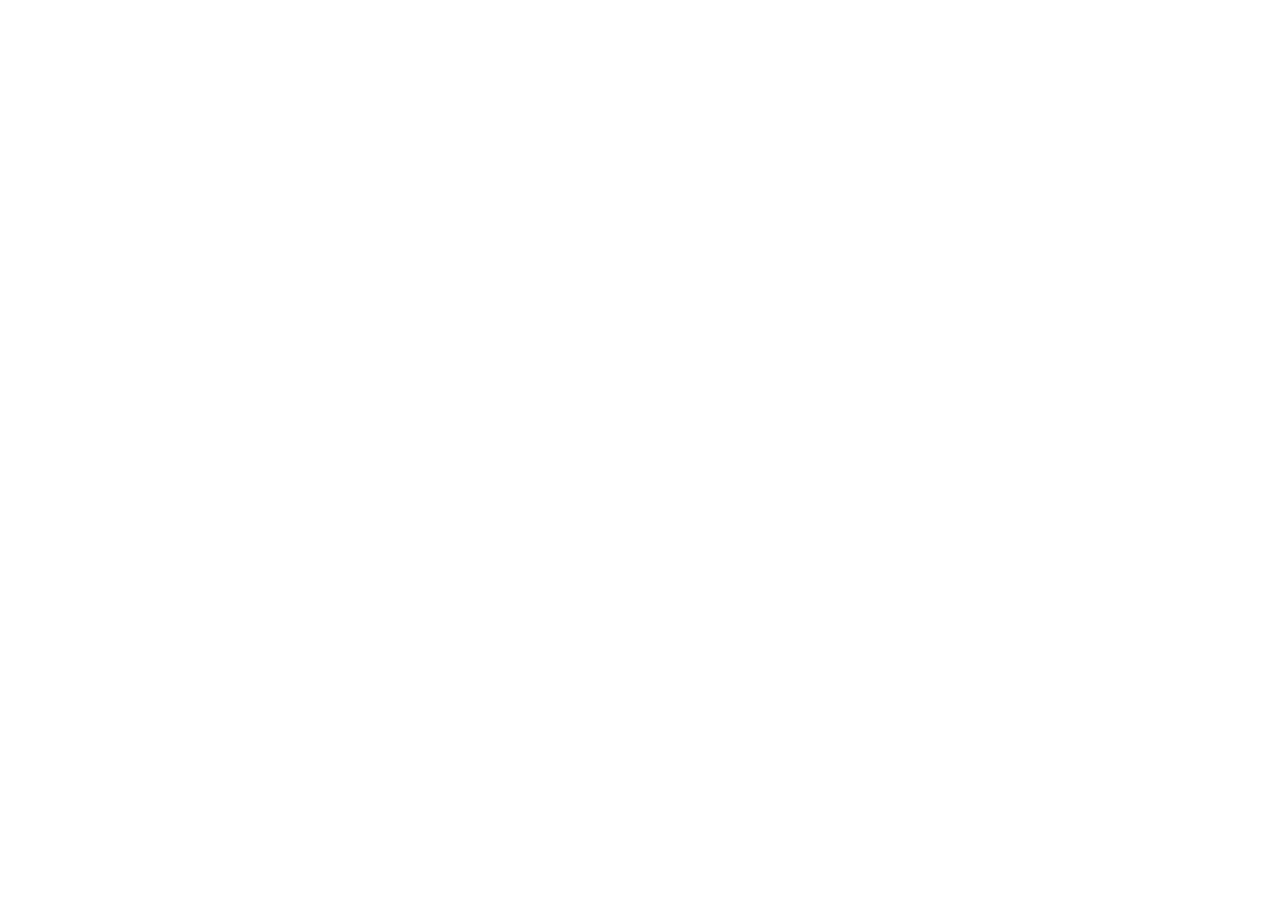
==== index.html @ 9f3a583d "Add files via upload" ====
<!DOCTYPE html>
  <html lang="en">
    <head>
      <meta charset="UTF-8" />
      <meta name="viewport" content="width=device-width, initial-scale=1.0" />
      <title>Figma 기본 세팅 및 구조</title>
    </head>

    <body>
      <div id="root"></div>
      <script type="module" src="/src/main.tsx"></script>
    </body>
  </html>
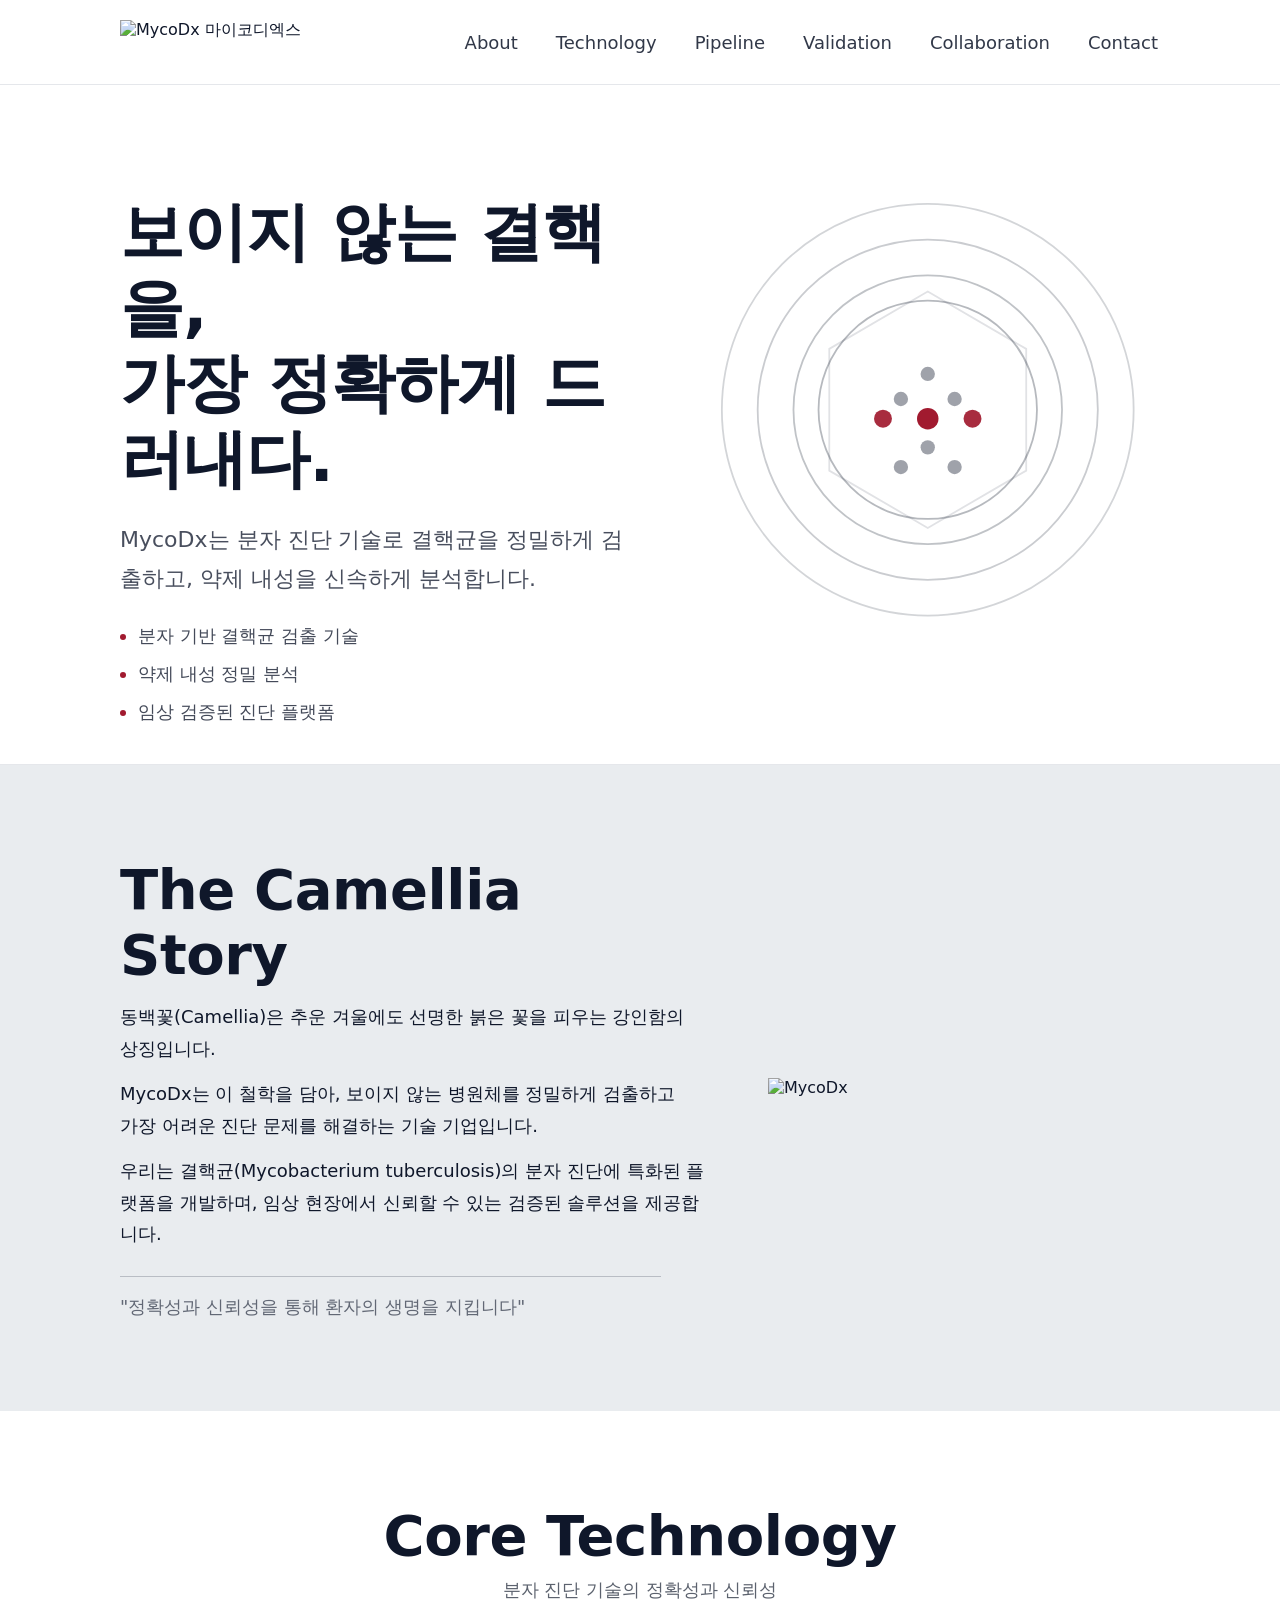
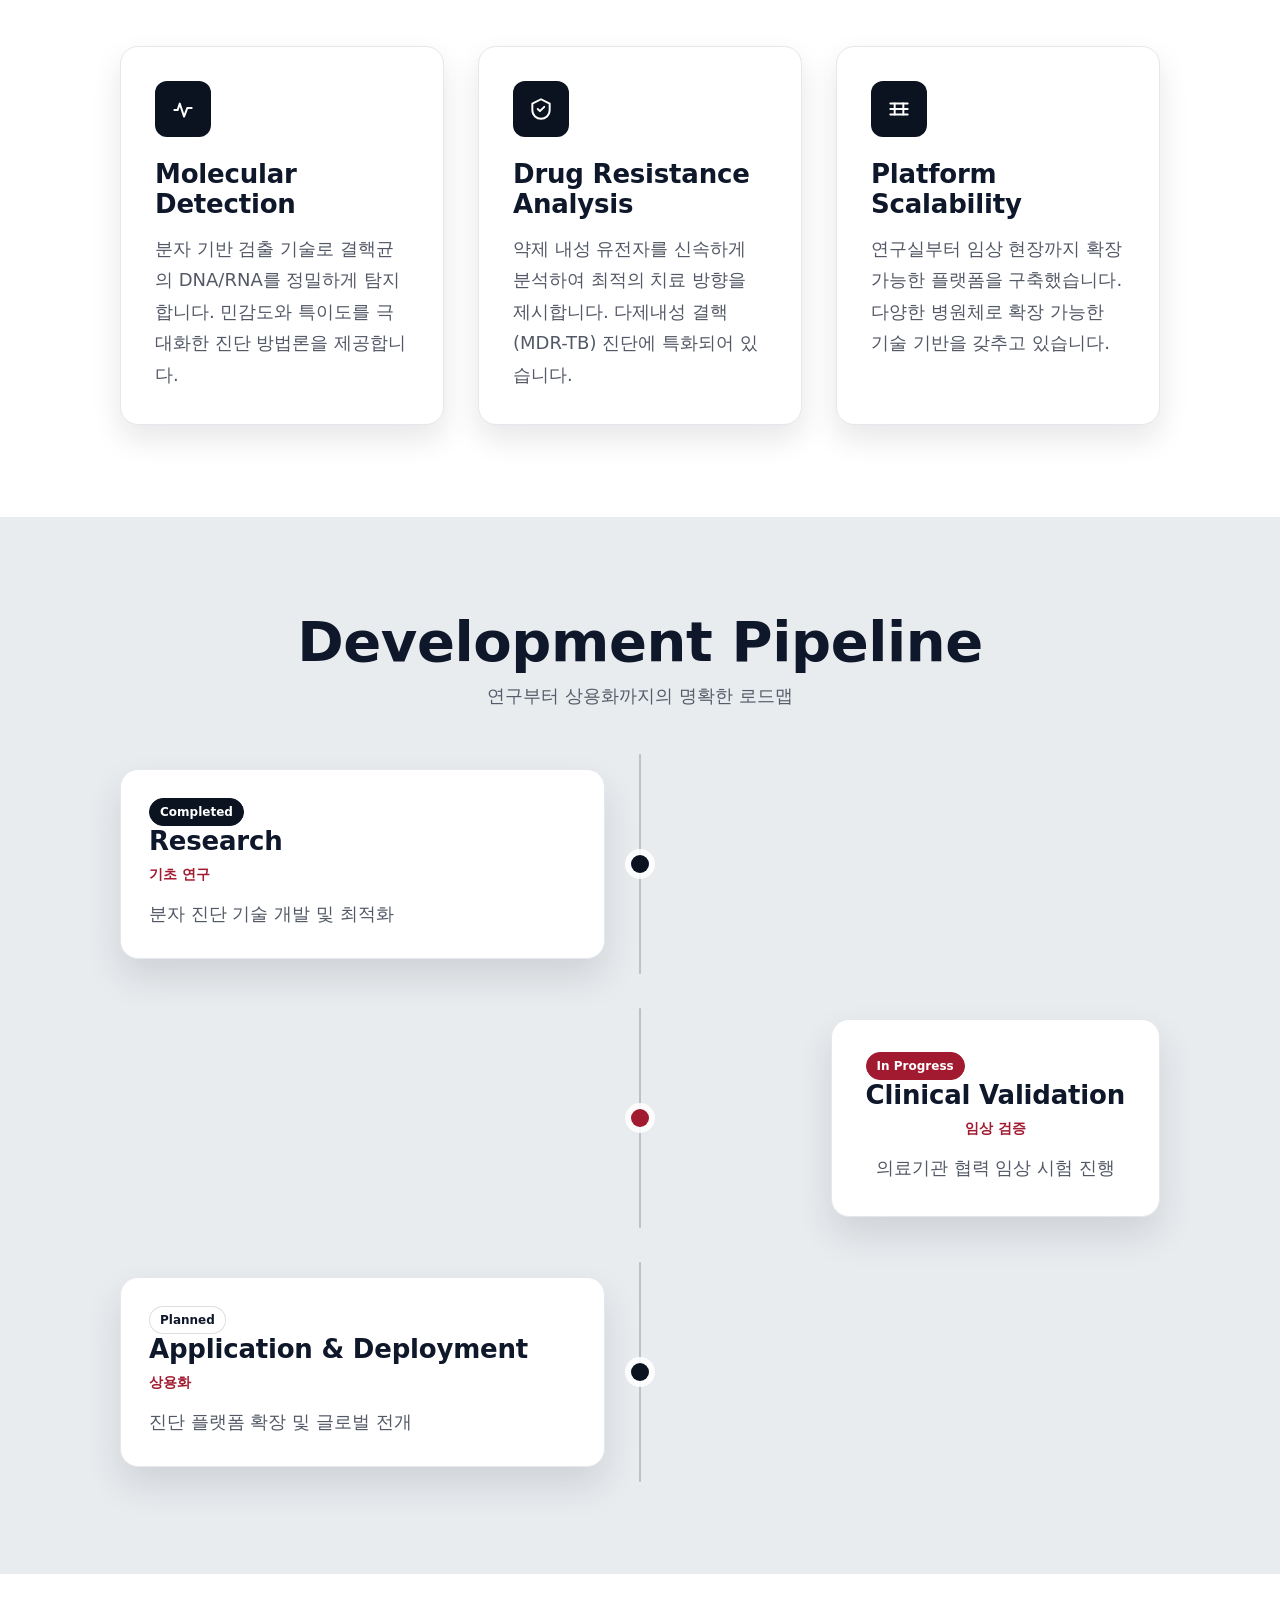
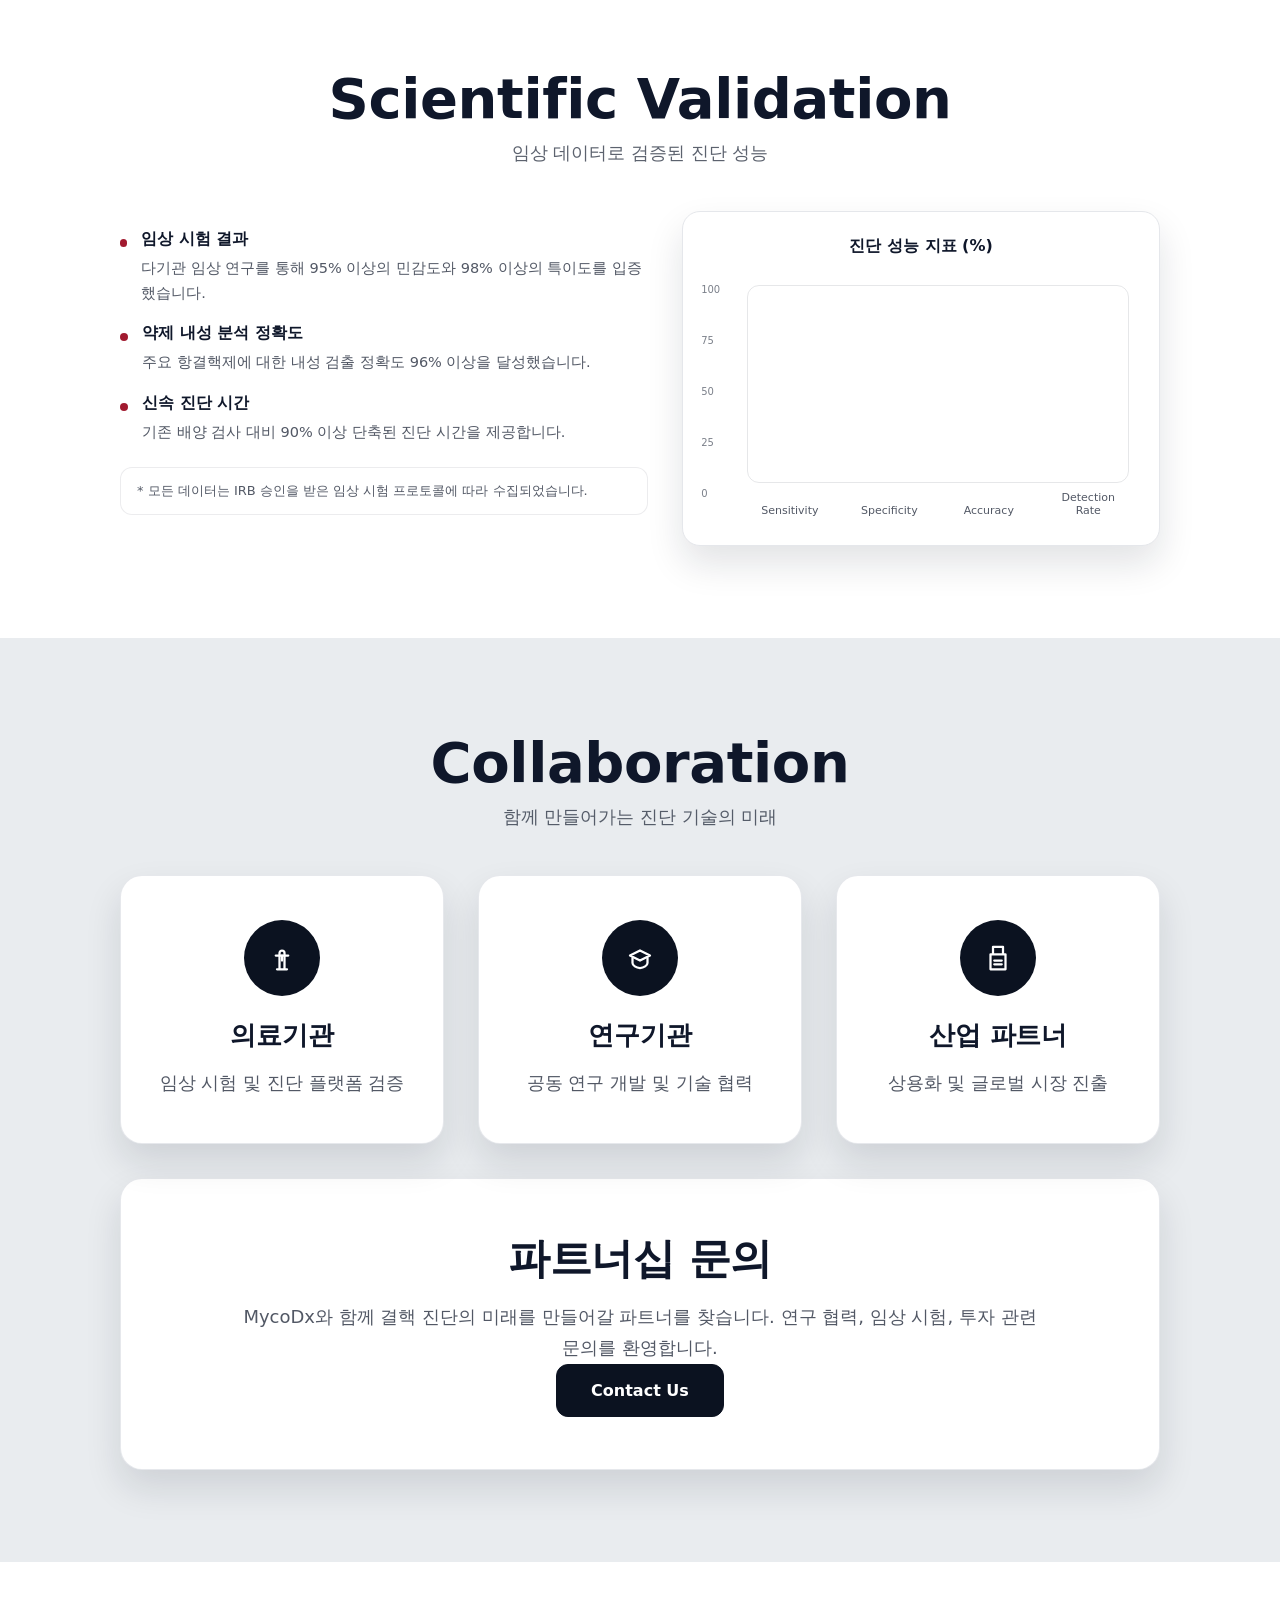
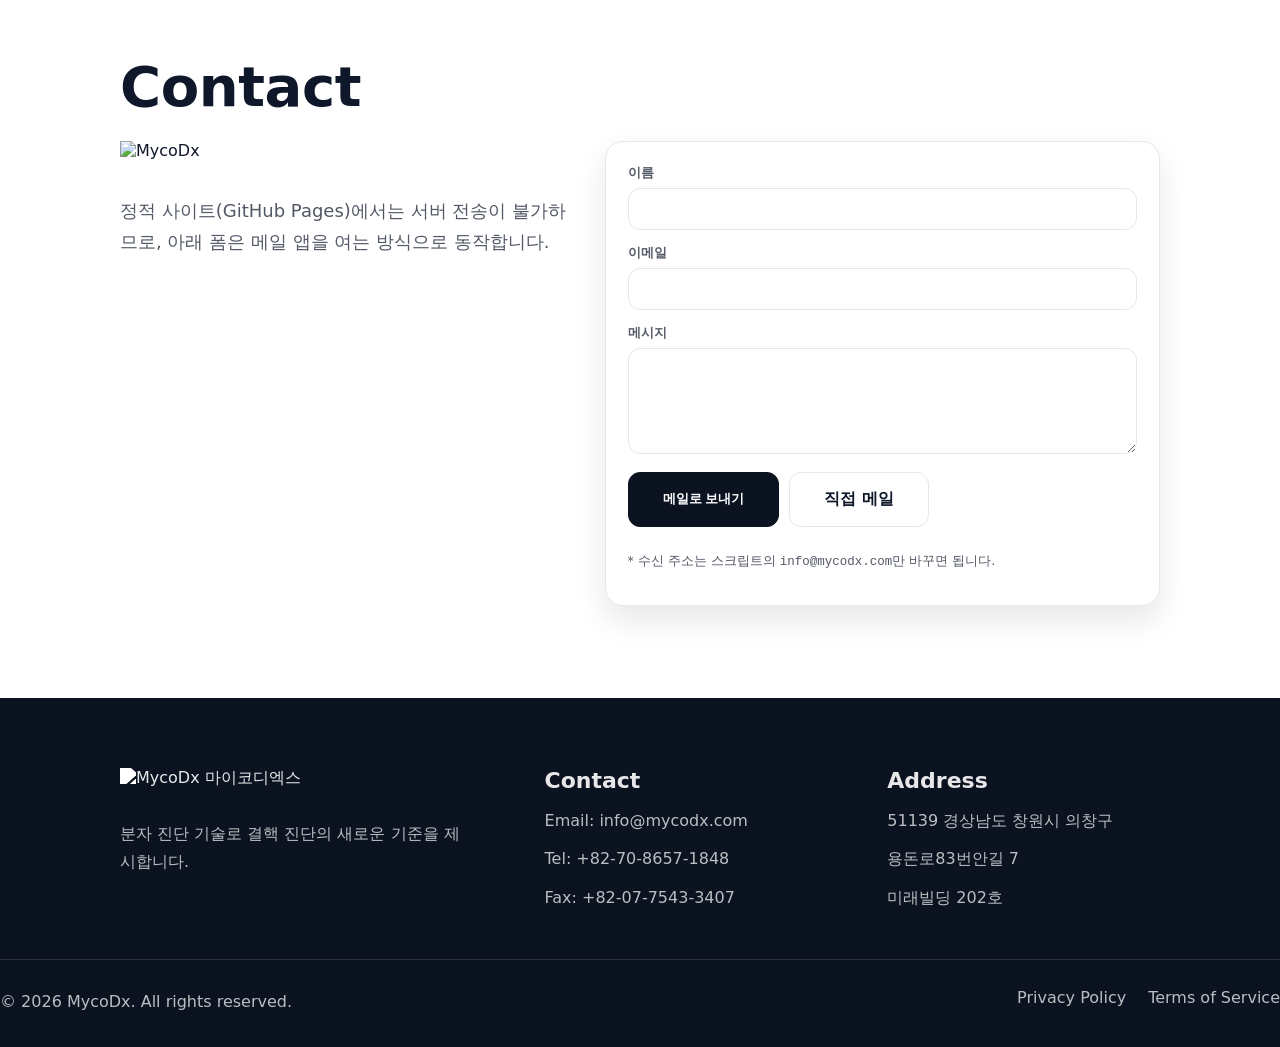
==== commit ed1815fd: "Add files via upload" ====
--- a/index.html
+++ b/index.html
@@ -1,15 +1,572 @@
-
-  <!DOCTYPE html>
-  <html lang="en">
-    <head>
-      <meta charset="UTF-8" />
-      <meta name="viewport" content="width=device-width, initial-scale=1.0" />
-      <title>Figma 기본 세팅 및 구조</title>
-    </head>
-
-    <body>
-      <div id="root"></div>
-      <script type="module" src="/src/main.tsx"></script>
-    </body>
-  </html>
-  +<!doctype html>
+<html lang="ko">
+  <head>
+    <meta charset="utf-8" />
+    <meta name="viewport" content="width=device-width,initial-scale=1" />
+    <title>MycoDx | Tuberculosis & NTM Diagnostics</title>
+    <meta
+      name="description"
+      content="MycoDx는 분자 진단 기술로 결핵균을 정밀하게 검출하고, 약제 내성을 신속하게 분석합니다."
+    />
+    <link rel="stylesheet" href="./style.css" />
+  </head>
+
+  <body>
+    <a class="skip" href="#main">본문으로 바로가기</a>
+
+    <!-- Header -->
+    <header class="header" id="top">
+      <div class="wrap header__inner">
+        <a class="brand" href="#top" aria-label="MycoDx 홈">
+          <!-- 로고(한글 포함) -->
+          <img
+            class="brand__lockup"
+            src="./assets/%EB%A1%9C%EA%B3%A0%20%EC%B6%94%EC%B6%9C%28%EC%9D%B4%EB%A6%84%29_%EB%B0%B0%EA%B2%BD%EC%A0%9C%EA%B1%B0.png"
+            alt="MycoDx 마이코디엑스"
+          />
+        </a>
+
+        <nav class="nav" aria-label="메인 메뉴">
+          <a href="#about">About</a>
+          <a href="#technology">Technology</a>
+          <a href="#pipeline">Pipeline</a>
+          <a href="#validation">Validation</a>
+          <a href="#collaboration">Collaboration</a>
+          <a href="#contact">Contact</a>
+        </nav>
+
+        <button class="menuBtn" type="button" aria-label="모바일 메뉴" aria-expanded="false">
+          <span></span><span></span><span></span>
+        </button>
+      </div>
+
+      <div class="mnav" hidden>
+        <div class="wrap mnav__inner">
+          <a href="#about">About</a>
+          <a href="#technology">Technology</a>
+          <a href="#pipeline">Pipeline</a>
+          <a href="#validation">Validation</a>
+          <a href="#collaboration">Collaboration</a>
+          <a href="#contact">Contact</a>
+        </div>
+      </div>
+    </header>
+
+    <main id="main">
+      <!-- HERO -->
+      <section class="hero" aria-label="Hero">
+        <div class="wrap hero__grid">
+          <div class="hero__left">
+            <h1 class="hero__title">
+              보이지 않는 결핵을,<br />
+              가장 정확하게 드러내다.
+            </h1>
+
+            <p class="hero__sub">
+              MycoDx는 분자 진단 기술로 결핵균을 정밀하게 검출하고, 약제 내성을 신속하게 분석합니다.
+            </p>
+
+            <ul class="hero__bullets" aria-label="핵심 bullet">
+              <li>분자 기반 결핵균 검출 기술</li>
+              <li>약제 내성 정밀 분석</li>
+              <li>임상 검증된 진단 플랫폼</li>
+            </ul>
+          </div>
+
+          <div class="hero__right" aria-label="원형 데이터 그래픽">
+            <div class="radial">
+              <svg viewBox="0 0 520 520" class="radial__svg" aria-hidden="true">
+                <!-- rings -->
+                <circle cx="260" cy="260" r="230" class="ring ring--outer" />
+                <circle cx="260" cy="260" r="190" class="ring ring--mid" />
+                <circle cx="260" cy="260" r="150" class="ring ring--inner" />
+
+                <!-- inner circle -->
+                <circle cx="260" cy="260" r="122" class="innerCircle" />
+
+                <!-- hex frame -->
+                <polygon
+                  points="260,128 370,192 370,328 260,392 150,328 150,192"
+                  class="hex"
+                />
+
+                <!-- dots -->
+                <circle cx="260" cy="220" r="8" class="dot dot--g" />
+                <circle cx="230" cy="248" r="8" class="dot dot--g" />
+                <circle cx="290" cy="248" r="8" class="dot dot--g" />
+                <circle cx="260" cy="302" r="8" class="dot dot--g" />
+                <circle cx="230" cy="324" r="8" class="dot dot--g" />
+                <circle cx="290" cy="324" r="8" class="dot dot--g" />
+
+                <circle cx="260" cy="270" r="12" class="dot dot--r" />
+                <circle cx="210" cy="270" r="10" class="dot dot--r2" />
+                <circle cx="310" cy="270" r="10" class="dot dot--r2" />
+              </svg>
+            </div>
+          </div>
+        </div>
+      </section>
+
+      <div class="sectionDivider" aria-hidden="true"></div>
+
+      <!-- ABOUT -->
+      <section class="section section--gray" id="about">
+        <div class="wrap about__grid">
+          <div class="about__left">
+            <h2 class="h2">The Camellia Story</h2>
+
+            <p class="p">
+              동백꽃(Camellia)은 추운 겨울에도 선명한 붉은 꽃을 피우는 강인함의 상징입니다.
+            </p>
+
+            <p class="p">
+              MycoDx는 이 철학을 담아, 보이지 않는 병원체를 정밀하게 검출하고<br />
+              가장 어려운 진단 문제를 해결하는 기술 기업입니다.
+            </p>
+
+            <p class="p">
+              우리는 결핵균(Mycobacterium tuberculosis)의 분자 진단에 특화된 플랫폼을 개발하며,
+              임상 현장에서 신뢰할 수 있는 검증된 솔루션을 제공합니다.
+            </p>
+
+            <div class="about__line" aria-hidden="true"></div>
+
+            <p class="quote">
+              "정확성과 신뢰성을 통해 환자의 생명을 지킵니다"
+            </p>
+          </div>
+
+          <div class="about__right" aria-label="로고 배치">
+            <!-- 로고(영문 워드마크) -->
+            <img
+              class="about__mark"
+              src="./assets/%EB%A1%9C%EA%B3%A0%204_%EB%B0%B0%EA%B2%BD%EC%A0%9C%EA%B1%B0.png"
+              alt="MycoDx"
+              loading="lazy"
+            />
+          </div>
+        </div>
+      </section>
+
+      <!-- TECHNOLOGY -->
+      <section class="section" id="technology">
+        <div class="wrap">
+          <div class="center">
+            <h2 class="h2 h2--center">Core Technology</h2>
+            <p class="sub">분자 진단 기술의 정확성과 신뢰성</p>
+          </div>
+
+          <div class="techCards">
+            <article class="tCard">
+              <div class="tIcon" aria-hidden="true">
+                <svg viewBox="0 0 24 24" class="ico">
+                  <path
+                    d="M4 13h3l2-6 4 12 3-8h4"
+                    fill="none"
+                    stroke="currentColor"
+                    stroke-width="1.8"
+                    stroke-linecap="round"
+                    stroke-linejoin="round"
+                  />
+                </svg>
+              </div>
+              <h3 class="h3">Molecular Detection</h3>
+              <p class="p muted">
+                분자 기반 검출 기술로 결핵균의 DNA/RNA를 정밀하게 탐지합니다. 민감도와 특이도를 극대화한 진단 방법론을 제공합니다.
+              </p>
+            </article>
+
+            <article class="tCard">
+              <div class="tIcon" aria-hidden="true">
+                <svg viewBox="0 0 24 24" class="ico">
+                  <path
+                    d="M12 3l8 4v6c0 5-4 8-8 8s-8-3-8-8V7l8-4Z"
+                    fill="none"
+                    stroke="currentColor"
+                    stroke-width="1.8"
+                    stroke-linejoin="round"
+                  />
+                  <path
+                    d="M9 12l2 2 4-4"
+                    fill="none"
+                    stroke="currentColor"
+                    stroke-width="1.8"
+                    stroke-linecap="round"
+                    stroke-linejoin="round"
+                  />
+                </svg>
+              </div>
+              <h3 class="h3">Drug Resistance Analysis</h3>
+              <p class="p muted">
+                약제 내성 유전자를 신속하게 분석하여 최적의 치료 방향을 제시합니다. 다제내성 결핵(MDR-TB) 진단에 특화되어 있습니다.
+              </p>
+            </article>
+
+            <article class="tCard">
+              <div class="tIcon" aria-hidden="true">
+                <svg viewBox="0 0 24 24" class="ico">
+                  <path
+                    d="M4 7h16M4 12h16M4 17h16"
+                    fill="none"
+                    stroke="currentColor"
+                    stroke-width="1.8"
+                    stroke-linecap="round"
+                  />
+                  <path
+                    d="M8 7v10M16 7v10"
+                    fill="none"
+                    stroke="currentColor"
+                    stroke-width="1.8"
+                    stroke-linecap="round"
+                  />
+                </svg>
+              </div>
+              <h3 class="h3">Platform Scalability</h3>
+              <p class="p muted">
+                연구실부터 임상 현장까지 확장 가능한 플랫폼을 구축했습니다. 다양한 병원체로 확장 가능한 기술 기반을 갖추고 있습니다.
+              </p>
+            </article>
+          </div>
+        </div>
+      </section>
+
+      <!-- PIPELINE -->
+      <section class="section section--gray" id="pipeline">
+        <div class="wrap">
+          <div class="center">
+            <h2 class="h2 h2--center">Development Pipeline</h2>
+            <p class="sub">연구부터 상용화까지의 명확한 로드맵</p>
+          </div>
+
+          <div class="timeline">
+            <div class="tRow tRow--left">
+              <div class="tCard2">
+                <span class="pill pill--dark">Completed</span>
+                <h3 class="h3">Research</h3>
+                <div class="kred">기초 연구</div>
+                <p class="p muted">분자 진단 기술 개발 및 최적화</p>
+              </div>
+              <div class="tRail" aria-hidden="true">
+                <div class="tDot tDot--dark"></div>
+              </div>
+              <div></div>
+            </div>
+
+            <div class="tRow tRow--right">
+              <div></div>
+              <div class="tRail" aria-hidden="true">
+                <div class="tDot tDot--red"></div>
+              </div>
+              <div class="tCard2 tCard2--wide">
+                <span class="pill pill--red">In Progress</span>
+                <h3 class="h3 center">Clinical Validation</h3>
+                <div class="kred center">임상 검증</div>
+                <p class="p muted center">의료기관 협력 임상 시험 진행</p>
+              </div>
+            </div>
+
+            <div class="tRow tRow--left">
+              <div class="tCard2">
+                <span class="pill pill--light">Planned</span>
+                <h3 class="h3">Application &amp; Deployment</h3>
+                <div class="kred">상용화</div>
+                <p class="p muted">진단 플랫폼 확장 및 글로벌 전개</p>
+              </div>
+              <div class="tRail" aria-hidden="true">
+                <div class="tDot tDot--dark"></div>
+              </div>
+              <div></div>
+            </div>
+          </div>
+        </div>
+      </section>
+
+      <!-- VALIDATION -->
+      <section class="section" id="validation">
+        <div class="wrap">
+          <div class="center">
+            <h2 class="h2 h2--center">Scientific Validation</h2>
+            <p class="sub">임상 데이터로 검증된 진단 성능</p>
+          </div>
+
+          <div class="valGrid">
+            <div class="valLeft">
+              <div class="vItem">
+                <span class="vBullet" aria-hidden="true"></span>
+                <div>
+                  <div class="vTitle">임상 시험 결과</div>
+                  <div class="vDesc muted">
+                    다기관 임상 연구를 통해 95% 이상의 민감도와 98% 이상의 특이도를 입증했습니다.
+                  </div>
+                </div>
+              </div>
+
+              <div class="vItem">
+                <span class="vBullet" aria-hidden="true"></span>
+                <div>
+                  <div class="vTitle">약제 내성 분석 정확도</div>
+                  <div class="vDesc muted">
+                    주요 항결핵제에 대한 내성 검출 정확도 96% 이상을 달성했습니다.
+                  </div>
+                </div>
+              </div>
+
+              <div class="vItem">
+                <span class="vBullet" aria-hidden="true"></span>
+                <div>
+                  <div class="vTitle">신속 진단 시간</div>
+                  <div class="vDesc muted">
+                    기존 배양 검사 대비 90% 이상 단축된 진단 시간을 제공합니다.
+                  </div>
+                </div>
+              </div>
+
+              <div class="noteBox muted">
+                * 모든 데이터는 IRB 승인을 받은 임상 시험 프로토콜에 따라 수집되었습니다.
+              </div>
+            </div>
+
+            <div class="valRight">
+              <div class="chartCard">
+                <div class="chartTitle">진단 성능 지표 (%)</div>
+
+                <!-- CSS bar chart (no library) -->
+                <div class="chart">
+                  <div class="barCol">
+                    <div class="bar bar--navy" style="height: 95%"></div>
+                    <div class="barLabel">Sensitivity</div>
+                  </div>
+
+                  <div class="barCol">
+                    <div class="bar bar--navy" style="height: 98%"></div>
+                    <div class="barLabel">Specificity</div>
+                  </div>
+
+                  <div class="barCol">
+                    <div class="bar bar--red" style="height: 96%"></div>
+                    <div class="barLabel">Accuracy</div>
+                  </div>
+
+                  <div class="barCol">
+                    <div class="bar bar--navy" style="height: 94%"></div>
+                    <div class="barLabel">Detection Rate</div>
+                  </div>
+                </div>
+
+                <div class="yAxis" aria-hidden="true">
+                  <span>100</span><span>75</span><span>50</span><span>25</span><span>0</span>
+                </div>
+              </div>
+            </div>
+          </div>
+        </div>
+      </section>
+
+      <!-- COLLABORATION -->
+      <section class="section section--gray" id="collaboration">
+        <div class="wrap">
+          <div class="center">
+            <h2 class="h2 h2--center">Collaboration</h2>
+            <p class="sub">함께 만들어가는 진단 기술의 미래</p>
+          </div>
+
+          <div class="collabCards">
+            <article class="cCard">
+              <div class="cBadge" aria-hidden="true">
+                <svg viewBox="0 0 24 24" class="icoW">
+                  <path
+                    d="M8 21h8M10 21V8a2 2 0 0 1 4 0v13M7 10h10"
+                    fill="none"
+                    stroke="currentColor"
+                    stroke-width="1.8"
+                    stroke-linecap="round"
+                  />
+                  <path
+                    d="M12 10v4"
+                    fill="none"
+                    stroke="currentColor"
+                    stroke-width="1.8"
+                    stroke-linecap="round"
+                  />
+                </svg>
+              </div>
+              <h3 class="h3 center">의료기관</h3>
+              <p class="p muted center">임상 시험 및 진단 플랫폼 검증</p>
+            </article>
+
+            <article class="cCard">
+              <div class="cBadge" aria-hidden="true">
+                <svg viewBox="0 0 24 24" class="icoW">
+                  <path
+                    d="M4 10l8-4 8 4-8 4-8-4Z"
+                    fill="none"
+                    stroke="currentColor"
+                    stroke-width="1.8"
+                    stroke-linejoin="round"
+                  />
+                  <path
+                    d="M6 12v4c0 2 3 4 6 4s6-2 6-4v-4"
+                    fill="none"
+                    stroke="currentColor"
+                    stroke-width="1.8"
+                    stroke-linecap="round"
+                  />
+                </svg>
+              </div>
+              <h3 class="h3 center">연구기관</h3>
+              <p class="p muted center">공동 연구 개발 및 기술 협력</p>
+            </article>
+
+            <article class="cCard">
+              <div class="cBadge" aria-hidden="true">
+                <svg viewBox="0 0 24 24" class="icoW">
+                  <path
+                    d="M8 3h8v6H8zM6 9h12v12H6z"
+                    fill="none"
+                    stroke="currentColor"
+                    stroke-width="1.8"
+                    stroke-linejoin="round"
+                  />
+                  <path
+                    d="M9 14h6M9 17h6"
+                    fill="none"
+                    stroke="currentColor"
+                    stroke-width="1.8"
+                    stroke-linecap="round"
+                  />
+                </svg>
+              </div>
+              <h3 class="h3 center">산업 파트너</h3>
+              <p class="p muted center">상용화 및 글로벌 시장 진출</p>
+            </article>
+          </div>
+
+          <div class="ctaPanel" id="contact">
+            <h3 class="ctaTitle">파트너십 문의</h3>
+            <p class="p muted center ctaText">
+              MycoDx와 함께 결핵 진단의 미래를 만들어갈 파트너를 찾습니다.
+              연구 협력, 임상 시험, 투자 관련 문의를 환영합니다.
+            </p>
+            <a class="btn btn--navy" href="#contactFormWrap">Contact Us</a>
+          </div>
+        </div>
+      </section>
+
+      <!-- Contact form -->
+      <section class="section" id="contactFormWrap">
+        <div class="wrap">
+          <h2 class="h2">Contact</h2>
+
+          <div class="contactWrap">
+            <div class="contactLeft">
+              <img
+                class="contactLogo"
+                src="./assets/%EB%A1%9C%EA%B3%A0%204_%EB%B0%B0%EA%B2%BD%EC%A0%9C%EA%B1%B0.png"
+                alt="MycoDx"
+              />
+              <p class="p muted">
+                정적 사이트(GitHub Pages)에서는 서버 전송이 불가하므로, 아래 폼은 메일 앱을 여는 방식으로 동작합니다.
+              </p>
+            </div>
+
+            <form class="form" id="contactForm">
+              <label>
+                <span>이름</span>
+                <input name="name" type="text" autocomplete="name" required />
+              </label>
+              <label>
+                <span>이메일</span>
+                <input name="email" type="email" autocomplete="email" required />
+              </label>
+              <label>
+                <span>메시지</span>
+                <textarea name="message" rows="5" required></textarea>
+              </label>
+
+              <div class="form__actions">
+                <button class="btn btn--navy" type="submit">메일로 보내기</button>
+                <a class="btn btn--ghost" href="mailto:info@mycodx.com">직접 메일</a>
+              </div>
+
+              <p class="small muted">
+                * 수신 주소는 스크립트의 <code>info@mycodx.com</code>만 바꾸면 됩니다.
+              </p>
+            </form>
+          </div>
+        </div>
+      </section>
+    </main>
+
+    <!-- Footer -->
+    <footer class="footer">
+      <div class="wrap footer__top">
+        <div class="fcol">
+          <img
+            class="footer__lockup"
+            src="./assets/%EB%A1%9C%EA%B3%A0%20%EC%B6%94%EC%B6%9C%28%EC%9D%B4%EB%A6%84%29_%EB%B0%B0%EA%B2%BD%EC%A0%9C%EA%B1%B0.png"
+            alt="MycoDx 마이코디엑스"
+          />
+          <p class="p fmuted">분자 진단 기술로 결핵 진단의 새로운 기준을 제시합니다.</p>
+        </div>
+
+        <div class="fcol">
+          <h4 class="fh">Contact</h4>
+          <div class="fmuted">Email: info@mycodx.com</div>
+          <div class="fmuted">Tel: +82-70-8657-1848</div>
+          <div class="fmuted">Fax: +82-07-7543-3407</div>
+        </div>
+
+        <div class="fcol">
+          <h4 class="fh">Address</h4>
+          <div class="fmuted">51139 경상남도 창원시 의창구</div>
+          <div class="fmuted">용돈로83번안길 7</div>
+          <div class="fmuted">미래빌딩 202호</div>
+        </div>
+      </div>
+
+      <div class="wrap footer__bottom">
+        <div class="fmuted">© <span id="year"></span> MycoDx. All rights reserved.</div>
+        <div class="fLinks">
+          <a href="#top">Privacy Policy</a>
+          <a href="#top">Terms of Service</a>
+        </div>
+      </div>
+    </footer>
+
+    <script>
+      // mobile menu
+      const btn = document.querySelector(".menuBtn");
+      const mnav = document.querySelector(".mnav");
+      const links = mnav ? mnav.querySelectorAll("a") : [];
+
+      function setOpen(open) {
+        btn.setAttribute("aria-expanded", String(open));
+        mnav.hidden = !open;
+        document.body.classList.toggle("noScroll", open);
+      }
+
+      btn?.addEventListener("click", () => {
+        const open = btn.getAttribute("aria-expanded") === "true";
+        setOpen(!open);
+      });
+
+      links.forEach((a) => a.addEventListener("click", () => setOpen(false)));
+
+      // mailto form
+      document.getElementById("contactForm")?.addEventListener("submit", (e) => {
+        e.preventDefault();
+        const fd = new FormData(e.target);
+        const name = String(fd.get("name") || "").trim();
+        const email = String(fd.get("email") || "").trim();
+        const message = String(fd.get("message") || "").trim();
+
+        const to = "info@mycodx.com"; // <- 여기만 변경
+        const subject = encodeURIComponent(`[MycoDx 문의] ${name}`);
+        const body = encodeURIComponent(`이름: ${name}\n이메일: ${email}\n\n메시지:\n${message}\n`);
+        window.location.href = `mailto:${to}?subject=${subject}&body=${body}`;
+      });
+
+      document.getElementById("year").textContent = new Date().getFullYear();
+    </script>
+  </body>
+</html>
--- a/style.css
+++ b/style.css
@@ -0,0 +1,499 @@
+:root{
+  --red:#A11A2F;
+  --navy:#0F172A;
+  --soft:#E9ECEF;    /* 스크린샷의 연한 회색 배경 */
+  --line:#E5E7EB;
+  --white:#FFFFFF;
+
+  --text:#0F172A;
+  --muted: rgba(15,23,42,.72);
+  --muted2: rgba(15,23,42,.60);
+
+  --shadow: 0 14px 30px rgba(15,23,42,.10);
+  --shadow2: 0 18px 36px rgba(15,23,42,.12);
+
+  --frame:1440px;
+  --pad:120px;
+
+  --font: ui-sans-serif, system-ui, -apple-system, "Segoe UI", Roboto,
+    "Noto Sans KR","Apple SD Gothic Neo","Malgun Gothic",Arial,sans-serif;
+}
+
+*{box-sizing:border-box;}
+html{scroll-behavior:smooth;}
+body{margin:0;font-family:var(--font);color:var(--text);background:var(--white);}
+a{color:inherit;text-decoration:none;}
+.noScroll{overflow:hidden;}
+
+.wrap{width:min(var(--frame),100%);margin:0 auto;padding:0 var(--pad);}
+@media (max-width:1100px){:root{--pad:32px;}}
+@media (max-width:640px){:root{--pad:18px;}}
+
+.skip{
+  position:absolute;left:-999px;top:10px;
+  background:var(--white);border:1px solid var(--line);
+  padding:10px 12px;border-radius:10px;z-index:9999;
+}
+.skip:focus{left:12px;}
+
+/* Header */
+.header{
+  position:sticky;top:0;z-index:100;
+  background:rgba(255,255,255,.96);
+  backdrop-filter: blur(10px);
+  border-bottom:1px solid var(--line);
+}
+.header__inner{
+  height:84px;display:flex;align-items:center;justify-content:space-between;gap:18px;
+}
+.brand__lockup{height:44px;width:auto;display:block;}
+
+.nav{display:none;gap:34px;font-size:18px;color:rgba(15,23,42,.86);}
+.nav a{padding:10px 2px;position:relative;}
+.nav a::after{
+  content:"";position:absolute;left:0;bottom:6px;height:2px;width:0%;
+  background:var(--red);transition:width .18s ease;
+}
+.nav a:hover::after{width:100%;}
+.nav a:hover{color:rgba(15,23,42,1);}
+
+.menuBtn{
+  display:inline-grid;gap:6px;padding:12px;border:1px solid var(--line);
+  background:var(--white);border-radius:12px;cursor:pointer;
+}
+.menuBtn span{width:20px;height:2px;background:var(--navy);border-radius:999px;}
+
+.mnav{border-top:1px solid var(--line);background:var(--white);}
+.mnav__inner{padding:12px var(--pad) 18px;display:grid;gap:10px;}
+.mnav a{padding:14px 14px;border:1px solid var(--line);border-radius:14px;}
+
+@media (min-width:980px){
+  .nav{display:flex;}
+  .menuBtn,.mnav{display:none;}
+}
+
+/* Typography */
+.h2{margin:0;font-size:56px;letter-spacing:-.4px;}
+.h2--center{text-align:center;}
+.h3{margin:0;font-size:26px;letter-spacing:-.2px;}
+.p{margin:14px 0 0;font-size:18px;line-height:1.75;}
+.muted{color:var(--muted);}
+.small{font-size:12.5px;}
+.sub{
+  margin:10px 0 0;
+  text-align:center;
+  color:rgba(15,23,42,.68);
+  font-size:18px;
+}
+
+/* Sections */
+.section{padding:92px 0;}
+.section--gray{background:var(--soft);}
+.center{text-align:center;}
+
+.sectionDivider{
+  height:1px;background:var(--line);
+}
+
+/* HERO */
+.hero{padding:92px 0 40px;background:var(--white);}
+.hero__grid{
+  display:grid;
+  grid-template-columns: 1.05fr 0.95fr;
+  gap:60px;
+  align-items:start;
+}
+.hero__title{
+  margin:18px 0 0;
+  font-size:64px;
+  line-height:1.18;
+  letter-spacing:-.8px;
+}
+.hero__sub{
+  margin:24px 0 0;
+  font-size:22px;
+  color:rgba(15,23,42,.76);
+  line-height:1.75;
+  max-width:46ch;
+}
+.hero__bullets{
+  margin:26px 0 0;
+  padding-left:18px;
+  display:grid;
+  gap:14px;
+  font-size:18px;
+  color:rgba(15,23,42,.78);
+}
+.hero__bullets li::marker{color:var(--red);font-size:18px;}
+
+.hero__right{display:grid;place-items:center;}
+.radial{width:min(560px,100%);aspect-ratio:1/1;display:grid;place-items:center;}
+.radial__svg{width:100%;height:auto;}
+
+.ring{fill:none;stroke:rgba(15,23,42,.18);stroke-width:2;}
+.ring--mid{stroke:rgba(15,23,42,.22);}
+.ring--inner{stroke:rgba(15,23,42,.26);}
+.innerCircle{fill:none;stroke:rgba(15,23,42,.30);stroke-width:2;}
+.hex{fill:none;stroke:rgba(15,23,42,.12);stroke-width:2;}
+.dot--g{fill:rgba(15,23,42,.40);}
+.dot--r{fill:var(--red);}
+.dot--r2{fill:rgba(161,26,47,.92);}
+
+@media (max-width:980px){
+  .hero__grid{grid-template-columns:1fr;gap:40px;}
+  .hero__title{font-size:48px;}
+  .h2{font-size:44px;}
+}
+
+/* ABOUT */
+.about__grid{
+  display:grid;
+  grid-template-columns: 1.2fr .8fr;
+  gap:60px;
+  align-items:center;
+}
+.about__mark{
+  width:min(520px,100%);
+  height:auto;
+  display:block;
+  margin-left:auto;
+}
+.about__line{
+  height:1px;background:rgba(15,23,42,.22);
+  margin:26px 0 0;
+  width:92%;
+}
+.quote{
+  margin:18px 0 0;
+  font-size:18px;
+  color:rgba(15,23,42,.62);
+}
+@media (max-width:980px){
+  .about__grid{grid-template-columns:1fr;gap:30px;}
+  .about__mark{margin:0;}
+  .about__line{width:100%;}
+}
+
+/* TECHNOLOGY cards */
+.techCards{
+  margin-top:44px;
+  display:grid;
+  grid-template-columns: repeat(3, minmax(0,1fr));
+  gap:34px;
+}
+.tCard{
+  background:var(--white);
+  border:1px solid var(--line);
+  border-radius:18px;
+  padding:34px;
+  box-shadow:var(--shadow);
+}
+.tIcon{
+  width:56px;height:56px;
+  border-radius:12px;
+  background:#0b1220;
+  color:#fff;
+  display:grid;place-items:center;
+  margin-bottom:22px;
+}
+.ico{width:26px;height:26px;}
+@media (max-width:980px){
+  .techCards{grid-template-columns:1fr;gap:18px;}
+}
+
+/* PIPELINE */
+.timeline{
+  margin-top:46px;
+  display:grid;
+  gap:34px;
+}
+.tRow{
+  display:grid;
+  grid-template-columns: 1fr 70px 1fr;
+  align-items:center;
+}
+.tRail{
+  position:relative;
+  height:220px;
+  display:grid;
+  place-items:center;
+}
+.tRail::before{
+  content:"";
+  position:absolute;
+  top:0;bottom:0;left:50%;
+  width:2px;
+  transform:translateX(-50%);
+  background:rgba(15,23,42,.20);
+  border-radius:999px;
+}
+.tDot{
+  width:18px;height:18px;border-radius:999px;
+  background:#0b1220;
+  box-shadow:0 0 0 6px rgba(255,255,255,.85);
+  position:relative;
+  z-index:2;
+}
+.tDot--red{background:var(--red);}
+
+.tCard2{
+  background:var(--white);
+  border:1px solid var(--line);
+  border-radius:18px;
+  padding:28px 28px;
+  box-shadow:var(--shadow2);
+  max-width:520px;
+}
+.tCard2--wide{
+  max-width:640px;
+  margin-left:auto;
+  padding:32px 34px;
+}
+.pill{
+  display:inline-flex;
+  align-items:center;
+  padding:6px 10px;
+  border-radius:999px;
+  font-size:12px;
+  font-weight:800;
+  border:1px solid rgba(15,23,42,.14);
+  background:rgba(15,23,42,.06);
+}
+.pill--dark{background:#0b1220;color:#fff;border-color:#0b1220;}
+.pill--red{background:var(--red);color:#fff;border-color:var(--red);}
+.pill--light{background:rgba(255,255,255,.80);}
+
+.kred{
+  margin-top:10px;
+  font-weight:900;
+  color:var(--red);
+  font-size:14px;
+}
+@media (max-width:980px){
+  .tRow{grid-template-columns:1fr;}
+  .tRail{display:none;}
+  .tCard2,.tCard2--wide{max-width:100%;margin:0;}
+}
+
+/* VALIDATION */
+.valGrid{
+  margin-top:46px;
+  display:grid;
+  grid-template-columns: 1.05fr .95fr;
+  gap:34px;
+  align-items:start;
+}
+.vItem{
+  display:flex;
+  gap:14px;
+  margin-top:18px;
+}
+.vBullet{
+  width:8px;height:8px;border-radius:999px;
+  background:var(--red);
+  margin-top:10px;
+}
+.vTitle{font-weight:900;font-size:16px;}
+.vDesc{margin-top:6px;line-height:1.7;font-size:14.5px;}
+.noteBox{
+  margin-top:22px;
+  padding:14px 16px;
+  border-radius:12px;
+  background:rgba(255,255,255,.65);
+  border:1px solid rgba(15,23,42,.08);
+  font-size:13px;
+}
+
+.chartCard{
+  background:var(--white);
+  border:1px solid var(--line);
+  border-radius:18px;
+  padding:18px;
+  box-shadow:var(--shadow2);
+  position:relative;
+}
+.chartTitle{
+  text-align:center;
+  font-weight:900;
+  font-size:16px;
+  margin:6px 0 10px;
+}
+.chart{
+  position:relative;
+  height:260px;
+  padding:18px 12px 10px 48px;
+  display:grid;
+  grid-template-columns: repeat(4, 1fr);
+  gap:18px;
+  align-items:end;
+}
+.chart::before{
+  content:"";
+  position:absolute;
+  left:46px; right:12px;
+  top:18px; bottom:44px;
+  border:1px solid rgba(15,23,42,.10);
+  border-radius:12px;
+}
+.barCol{position:relative;z-index:2;display:grid;gap:8px;justify-items:center;}
+.bar{
+  width:100%;
+  max-width:64px;
+  border-radius:12px 12px 4px 4px;
+  background:#0b1220;
+}
+.bar--navy{background:#0b1220;}
+.bar--red{background:var(--red);}
+.barLabel{
+  font-size:11px;
+  color:rgba(15,23,42,.72);
+  text-align:center;
+}
+
+.yAxis{
+  position:absolute;
+  left:18px;
+  top:72px;
+  bottom:46px;
+  display:flex;
+  flex-direction:column;
+  justify-content:space-between;
+  font-size:10px;
+  color:rgba(15,23,42,.55);
+}
+
+@media (max-width:980px){
+  .valGrid{grid-template-columns:1fr;}
+}
+
+/* COLLAB */
+.collabCards{
+  margin-top:46px;
+  display:grid;
+  grid-template-columns: repeat(3, minmax(0,1fr));
+  gap:34px;
+}
+.cCard{
+  background:var(--white);
+  border:1px solid rgba(229,231,235,.95);
+  border-radius:22px;
+  padding:44px 34px;
+  box-shadow:var(--shadow2);
+}
+.cBadge{
+  width:76px;height:76px;border-radius:999px;
+  background:#0b1220;color:#fff;
+  display:grid;place-items:center;
+  margin:0 auto 22px;
+}
+.icoW{width:30px;height:30px;}
+
+.ctaPanel{
+  margin-top:34px;
+  background:var(--white);
+  border:1px solid rgba(229,231,235,.95);
+  border-radius:22px;
+  padding:52px 40px;
+  box-shadow:var(--shadow2);
+  text-align:center;
+}
+.ctaTitle{
+  margin:0;
+  font-size:42px;
+  letter-spacing:-.4px;
+}
+.ctaText{max-width:70ch;margin-left:auto;margin-right:auto;}
+
+@media (max-width:980px){
+  .collabCards{grid-template-columns:1fr;}
+  .ctaTitle{font-size:34px;}
+}
+
+/* Buttons */
+.btn{
+  display:inline-flex;align-items:center;justify-content:center;
+  padding:16px 34px;
+  border-radius:12px;
+  border:1px solid var(--line);
+  background:var(--white);
+  font-weight:900;
+  cursor:pointer;
+  transition: transform .12s ease, background .12s ease;
+}
+.btn:hover{transform:translateY(-1px);}
+.btn--navy{background:#0b1220;color:#fff;border-color:#0b1220;}
+.btn--navy:hover{background:var(--navy);}
+.btn--ghost{background:transparent;}
+
+/* Contact */
+.contactWrap{
+  margin-top:22px;
+  display:grid;
+  grid-template-columns: .9fr 1.1fr;
+  gap:30px;
+  align-items:start;
+}
+.contactLogo{height:40px;width:auto;display:block;}
+.form{
+  background:var(--white);
+  border:1px solid var(--line);
+  border-radius:18px;
+  padding:22px;
+  box-shadow:var(--shadow);
+  display:grid;gap:14px;
+}
+label span{
+  display:block;
+  font-size:13px;
+  font-weight:900;
+  color:rgba(15,23,42,.70);
+  margin-bottom:6px;
+}
+input,textarea{
+  width:100%;
+  border:1px solid var(--line);
+  border-radius:12px;
+  padding:12px 12px;
+  font-family:inherit;
+  font-size:14px;
+  outline:none;
+}
+input:focus,textarea:focus{
+  border-color: rgba(15,23,42,.35);
+  box-shadow: 0 0 0 4px rgba(15,23,42,.08);
+}
+.form__actions{display:flex;gap:10px;flex-wrap:wrap;}
+@media (max-width:980px){.contactWrap{grid-template-columns:1fr;}}
+
+/* Footer */
+.footer{
+  background:#0b1220;
+  color:rgba(255,255,255,.90);
+  padding-top:70px;
+}
+.footer__top{
+  display:grid;
+  grid-template-columns: 1.3fr 1fr 1fr;
+  gap:70px;
+  padding-bottom:46px;
+}
+.footer__lockup{
+  height:42px;width:auto;display:block;
+  filter: brightness(0) invert(1);
+}
+.fh{margin:0 0 14px;font-size:22px;font-weight:900;}
+.fmuted{color:rgba(255,255,255,.72);line-height:1.8;margin-top:10px;font-size:16px;}
+.footer__bottom{
+  border-top:1px solid rgba(255,255,255,.12);
+  padding:18px 0 30px;
+  display:flex;
+  align-items:center;
+  justify-content:space-between;
+  gap:14px;
+}
+.fLinks{display:flex;gap:22px;color:rgba(255,255,255,.72);}
+.fLinks a:hover{color:rgba(255,255,255,.92);}
+@media (max-width:980px){
+  .footer__top{grid-template-columns:1fr;gap:26px;}
+  .footer__bottom{flex-direction:column;align-items:flex-start;}
+}
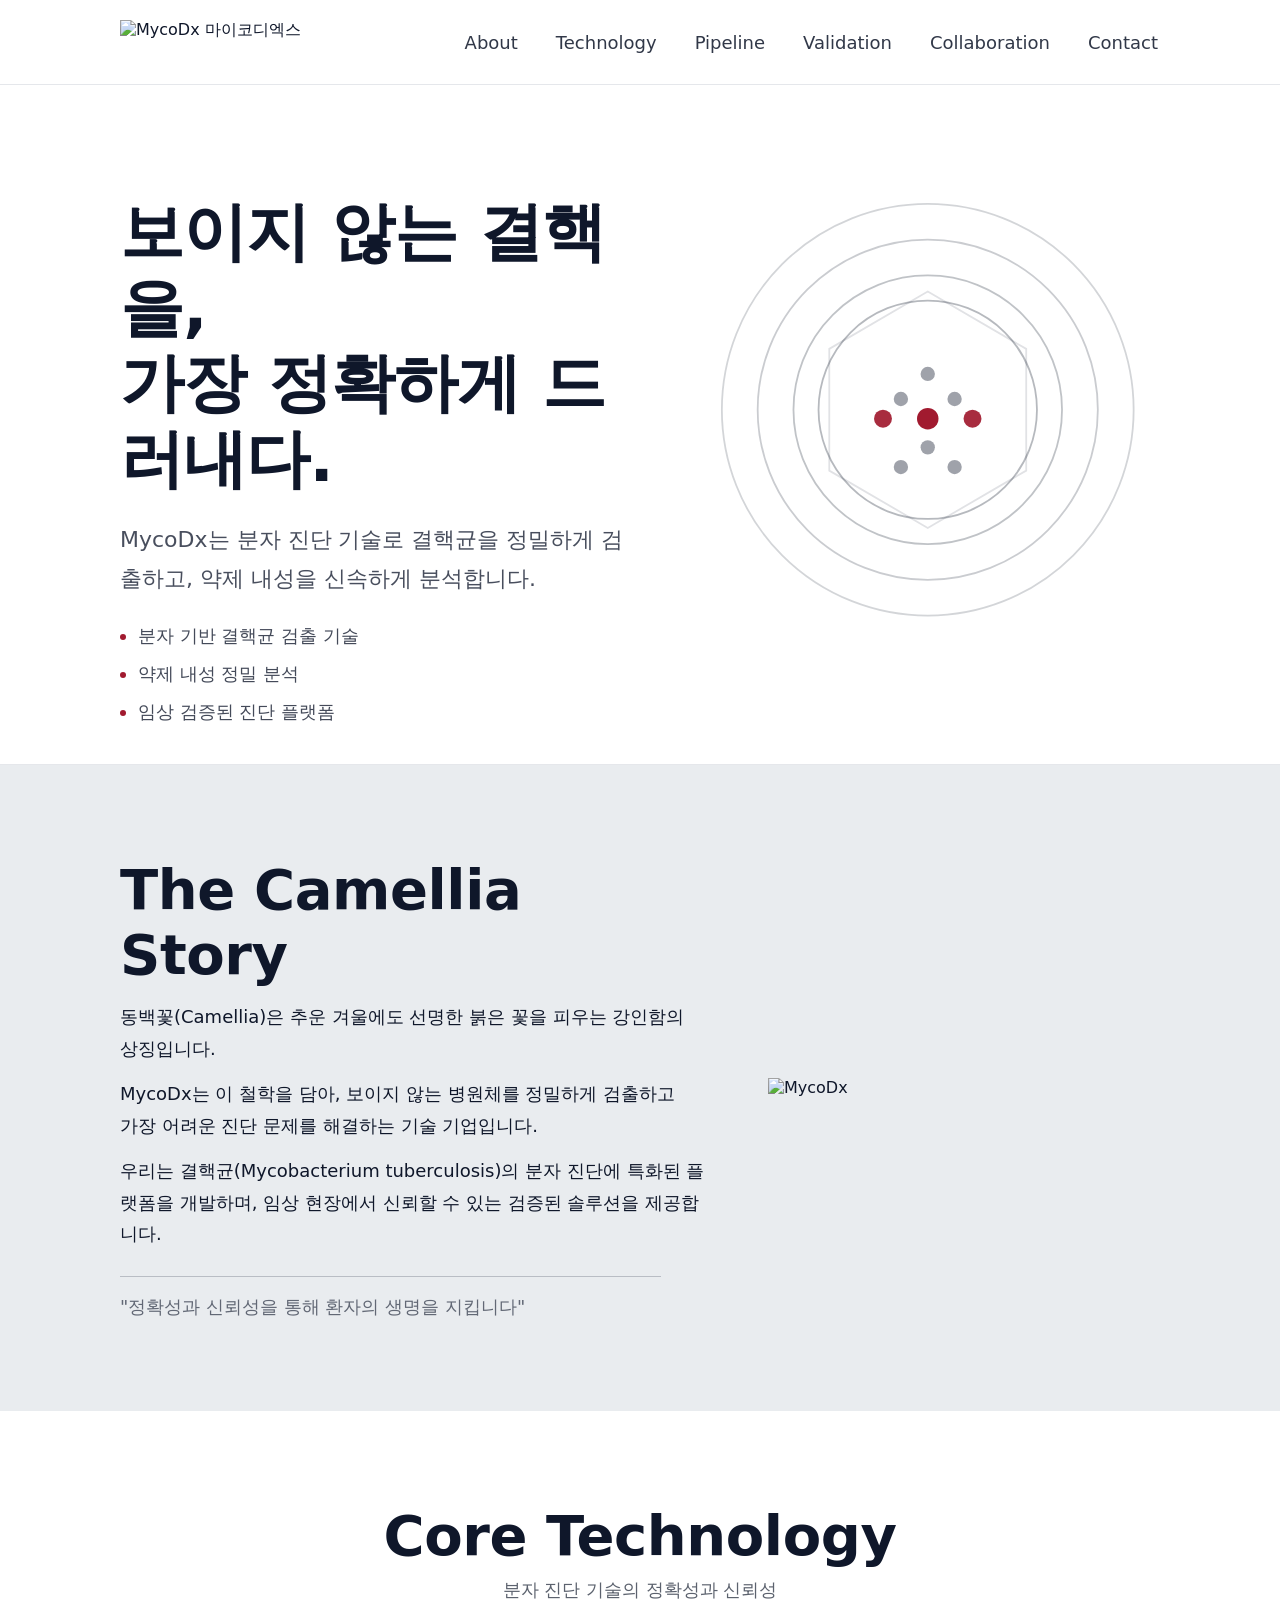
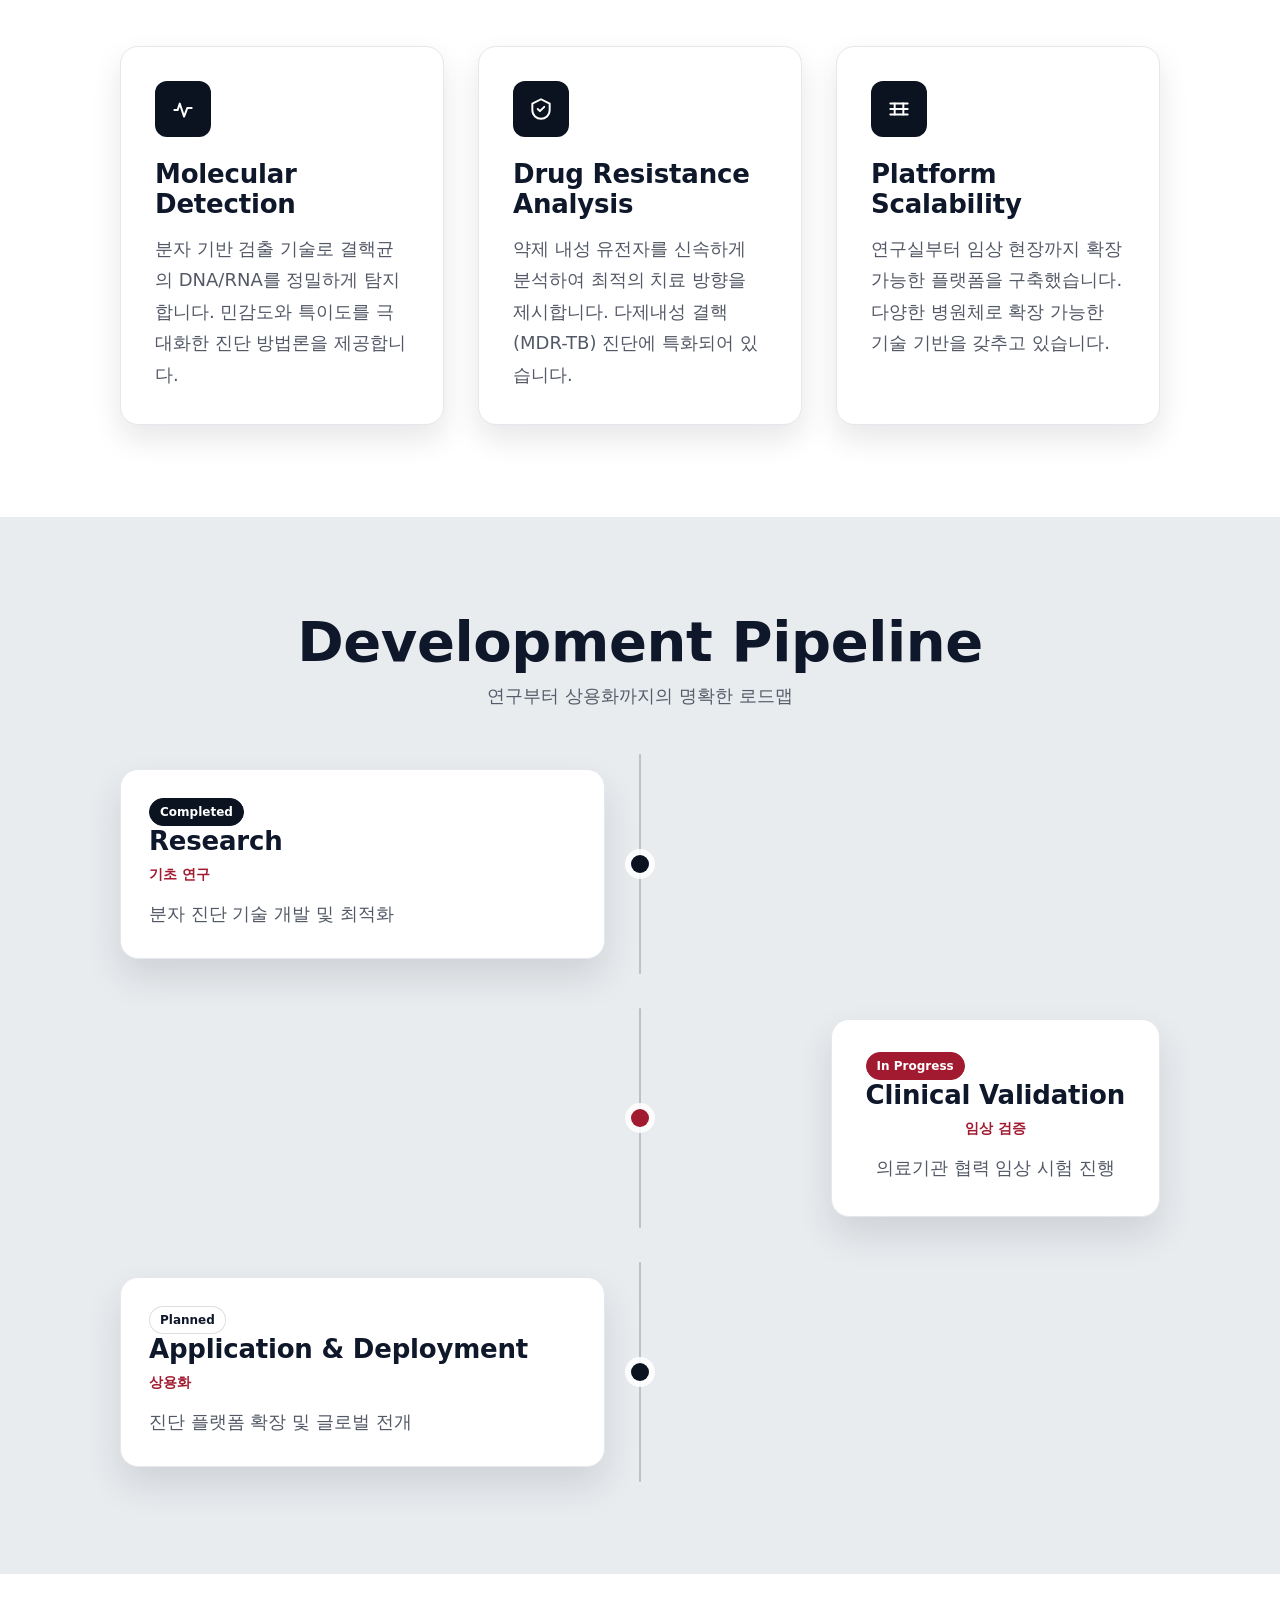
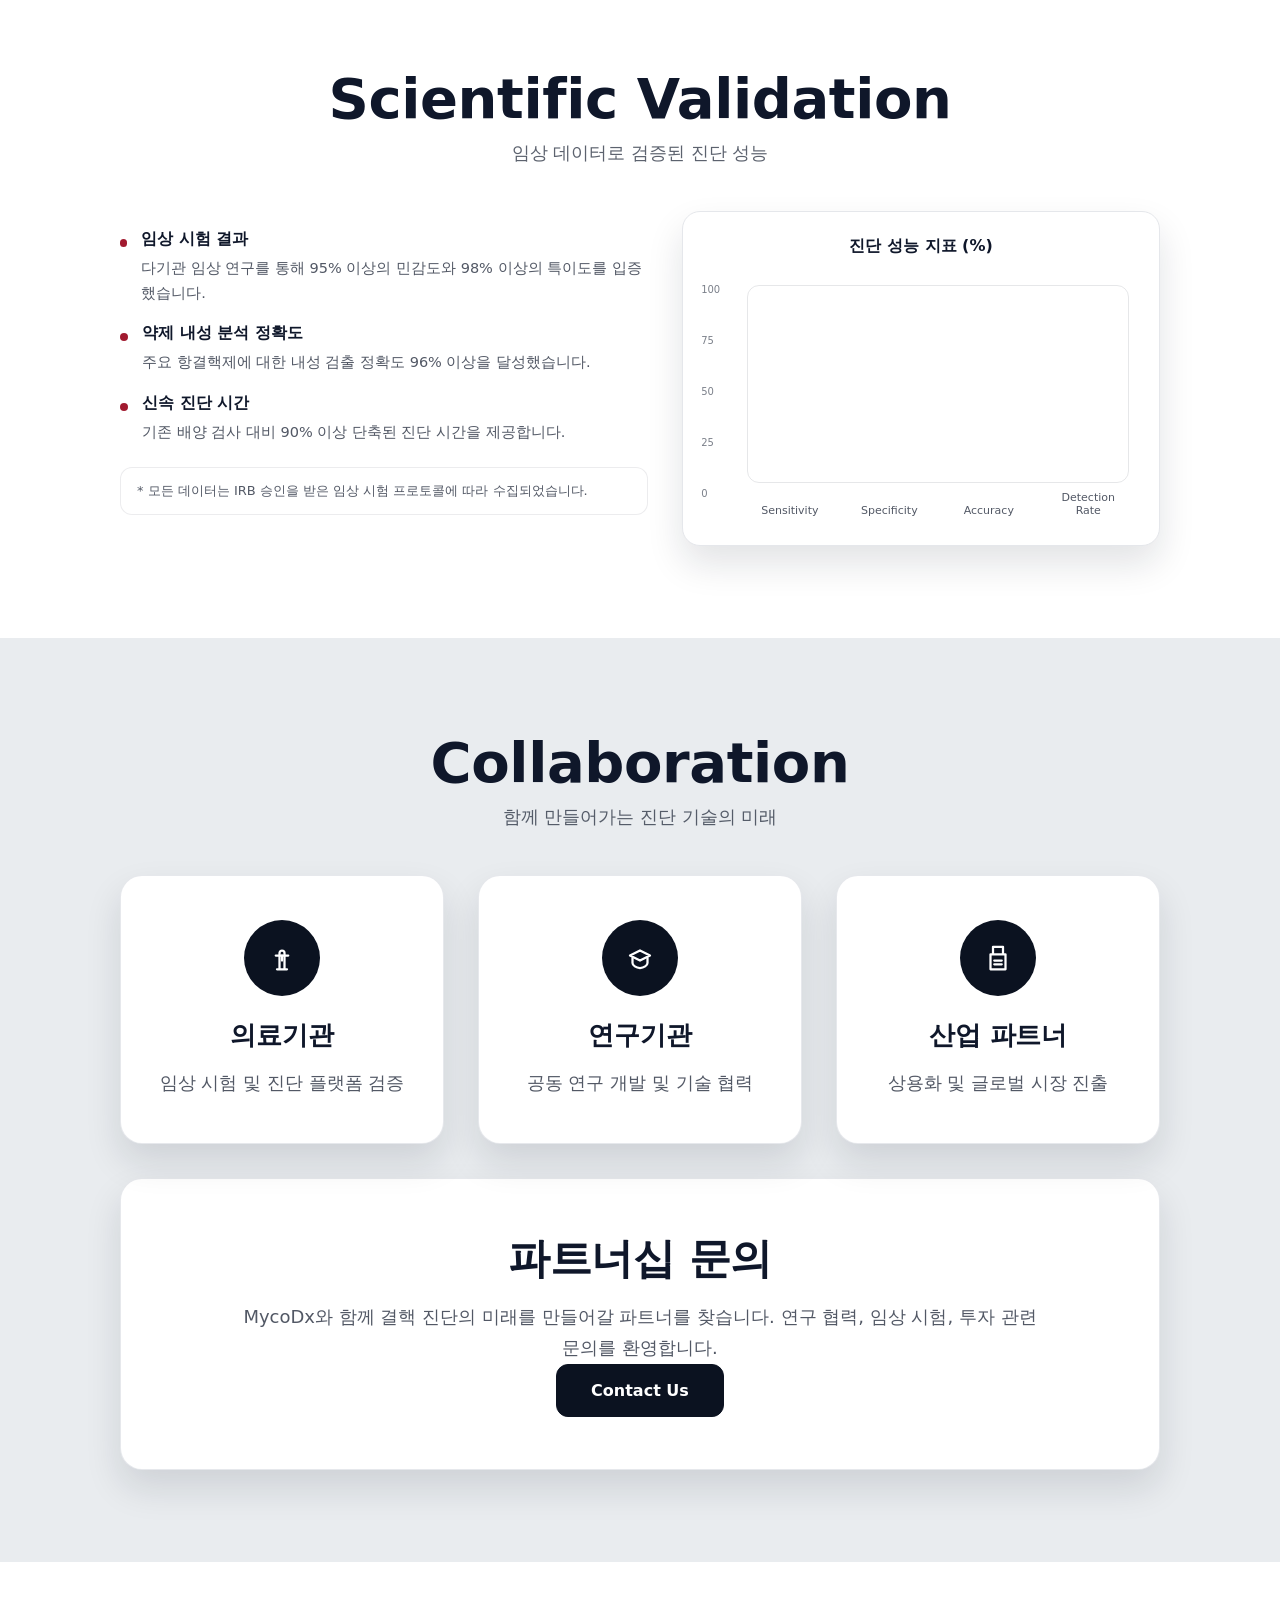
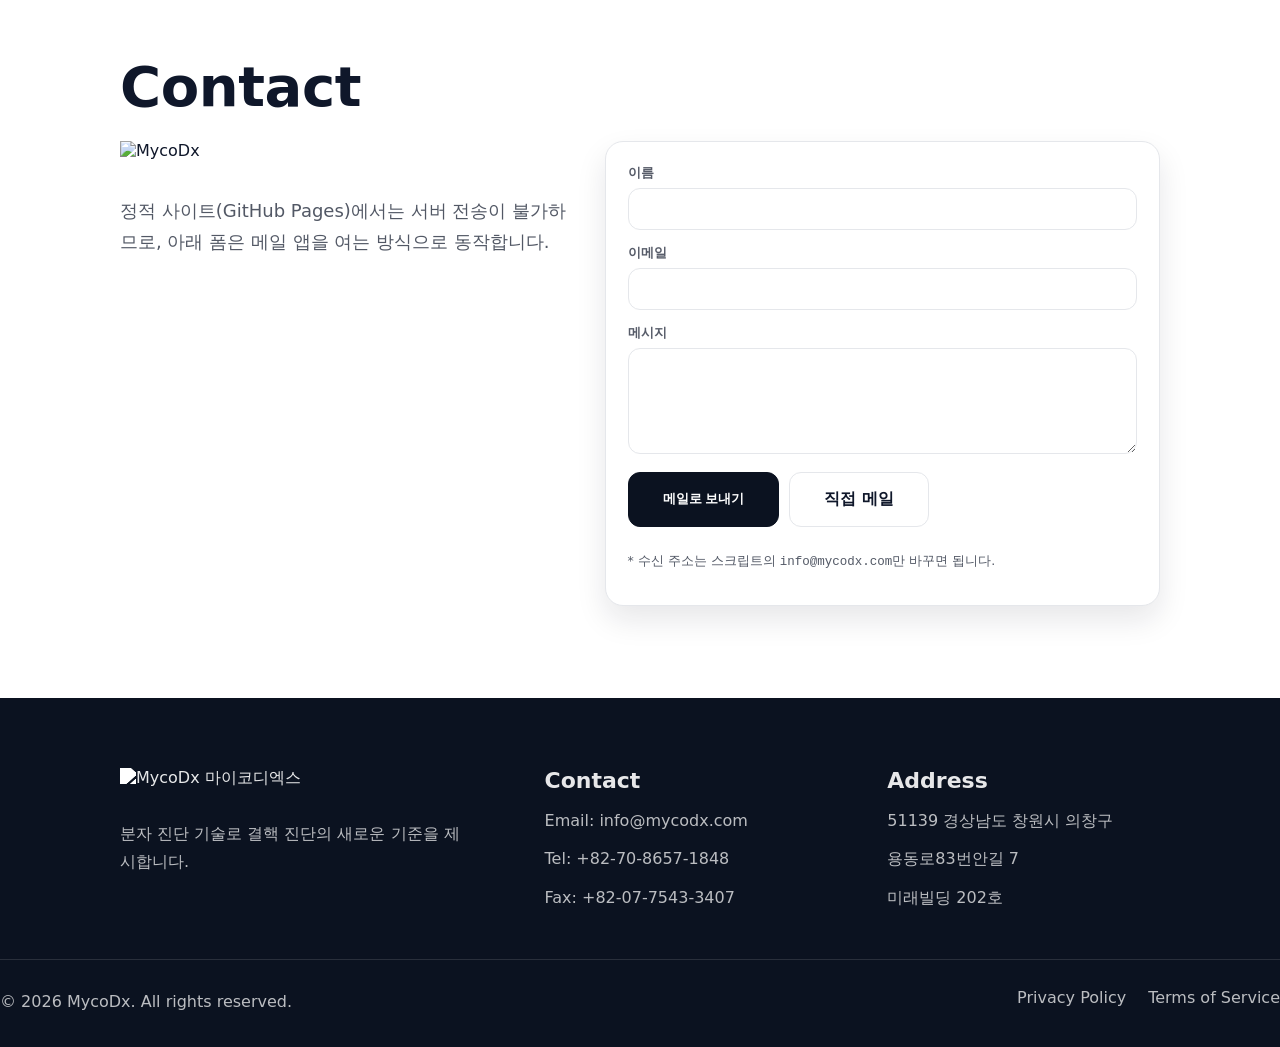
==== commit d0b26f98: "Add files via upload" ====
--- a/index.html
+++ b/index.html
@@ -519,7 +519,7 @@
         <div class="fcol">
           <h4 class="fh">Address</h4>
           <div class="fmuted">51139 경상남도 창원시 의창구</div>
-          <div class="fmuted">용돈로83번안길 7</div>
+          <div class="fmuted">용동로83번안길 7</div>
           <div class="fmuted">미래빌딩 202호</div>
         </div>
       </div>
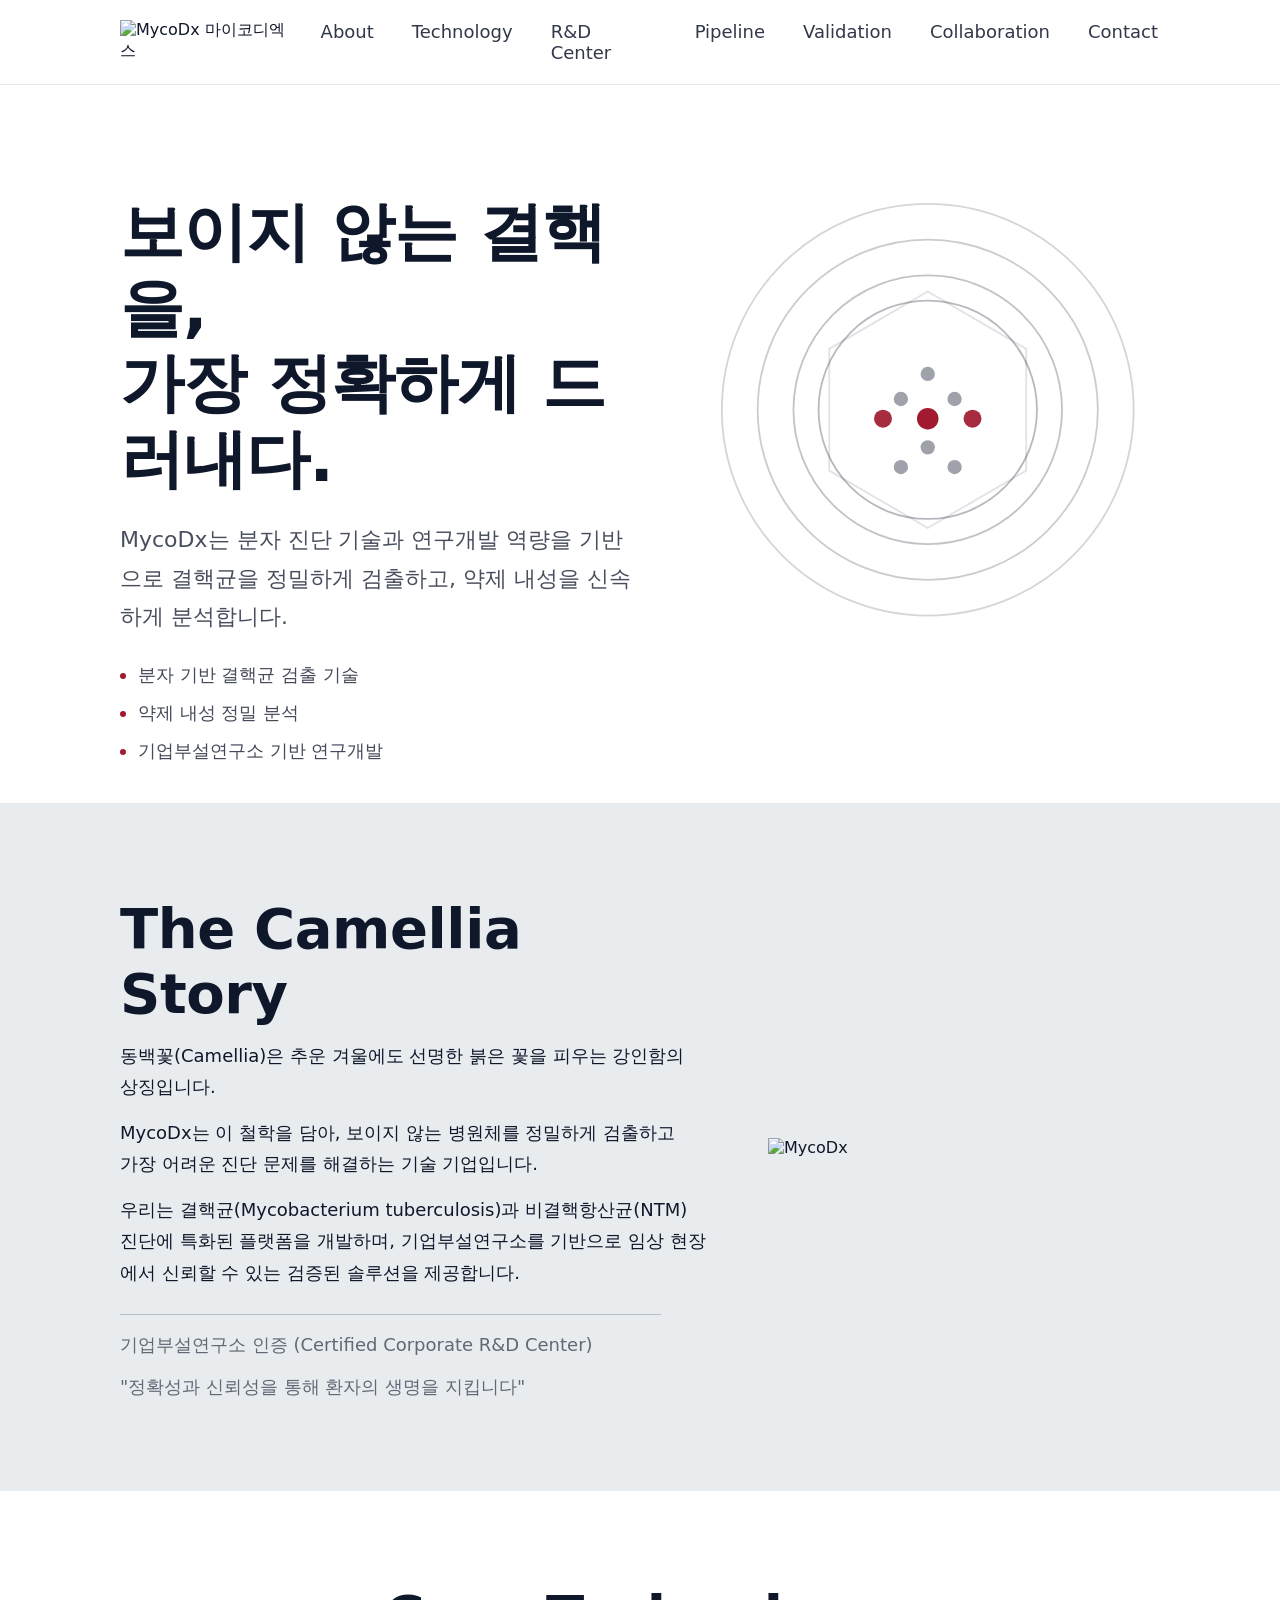
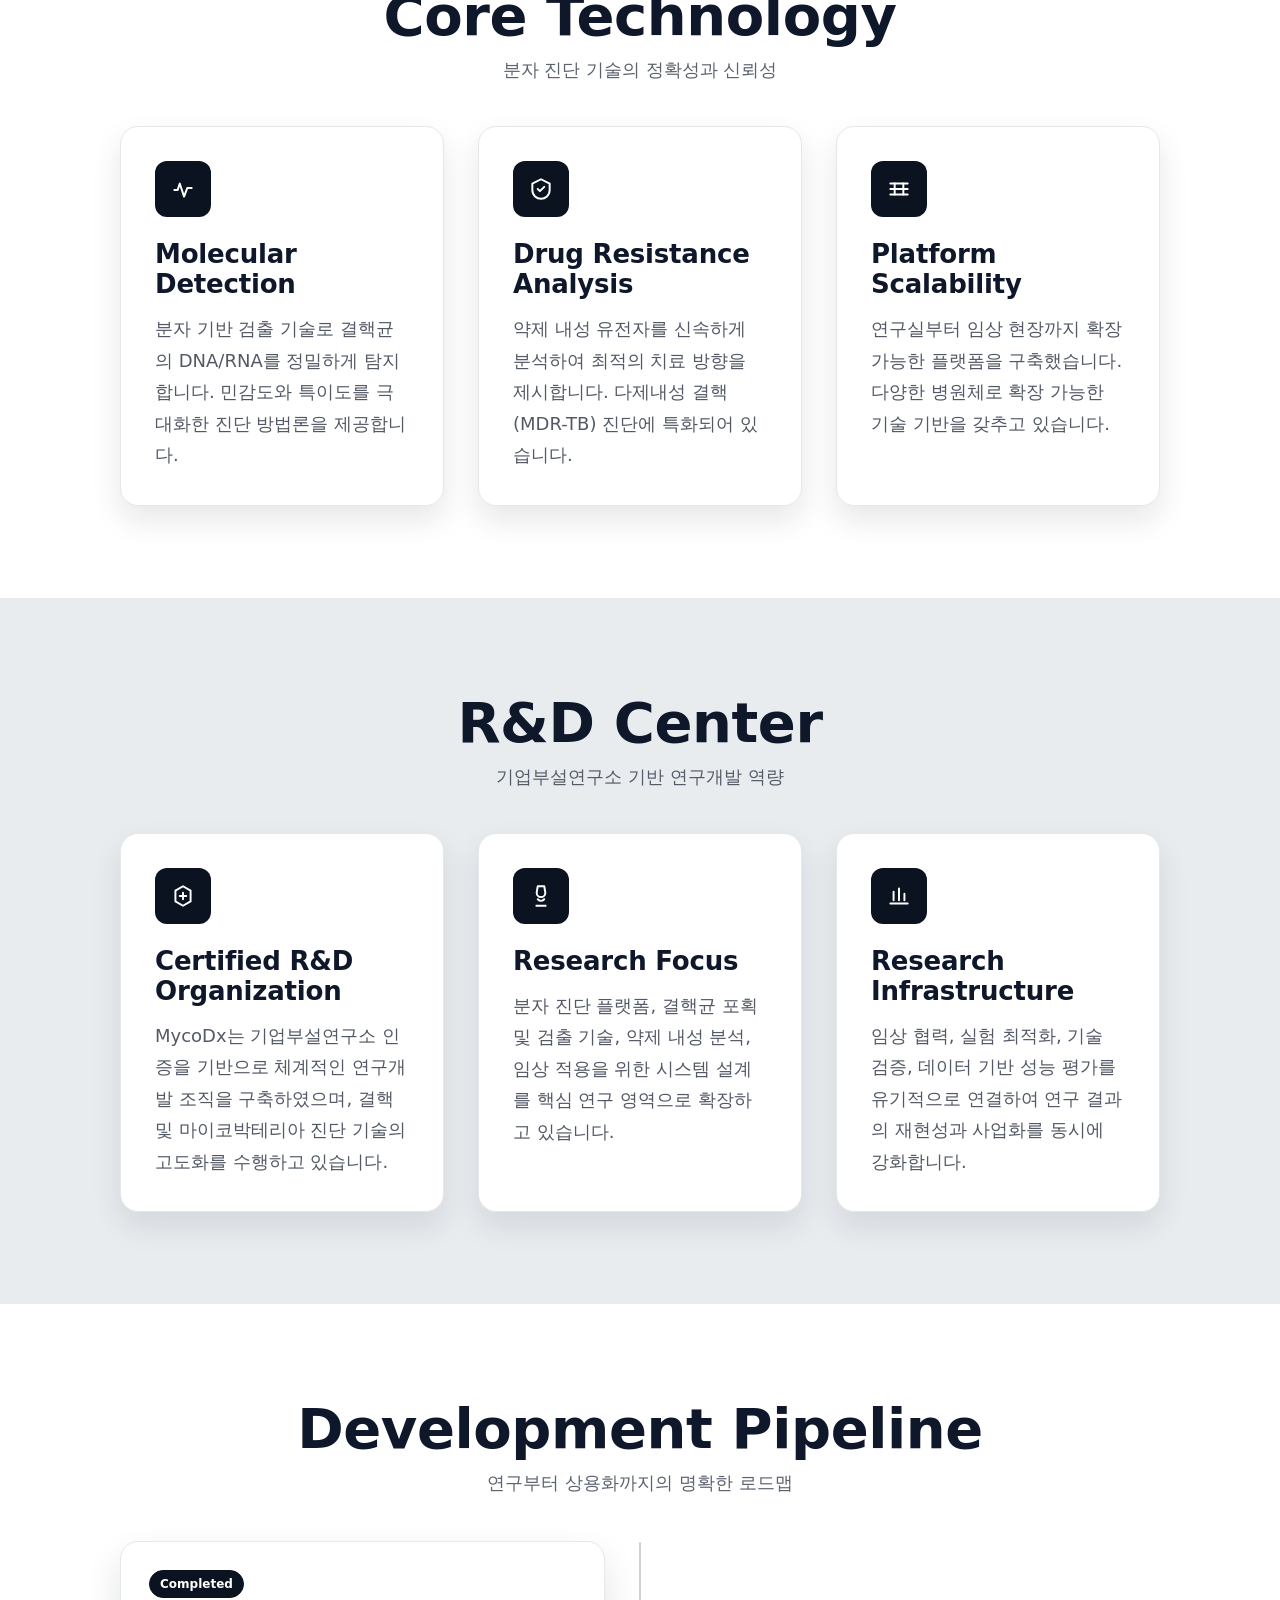
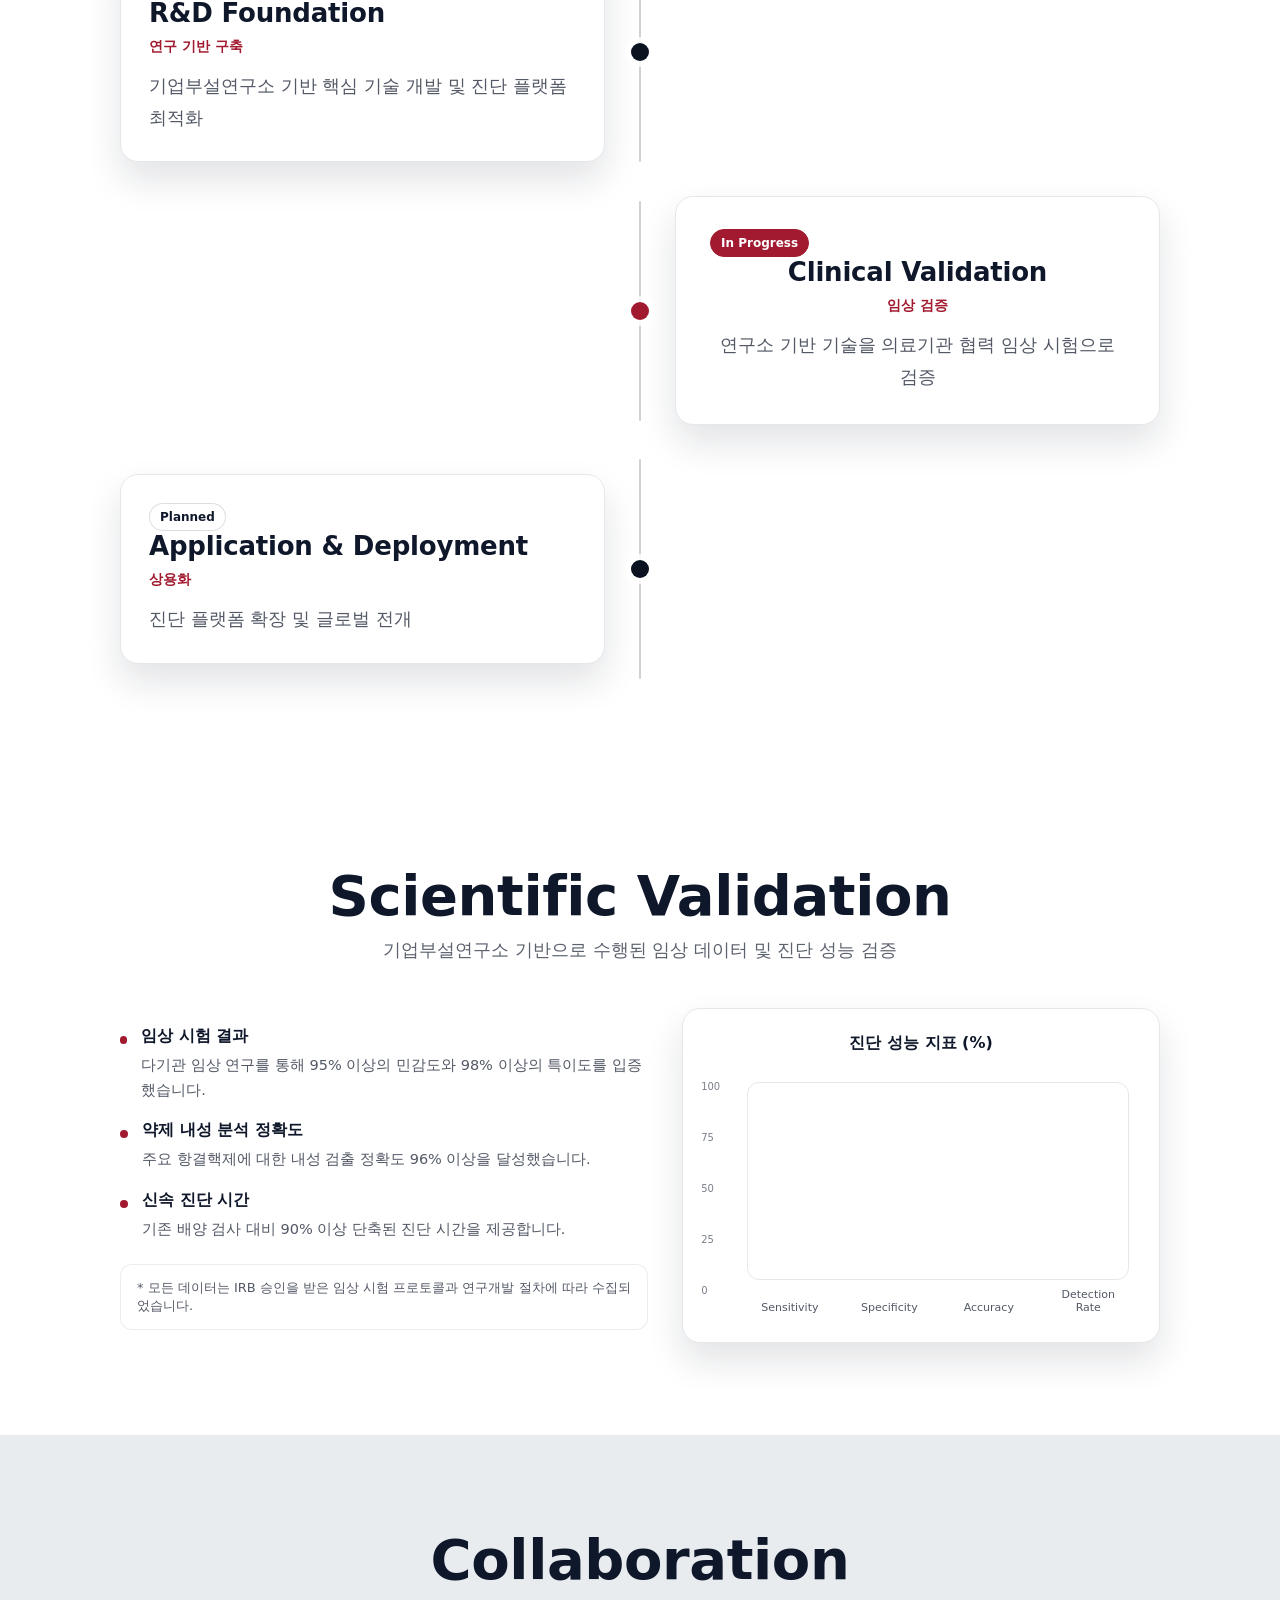
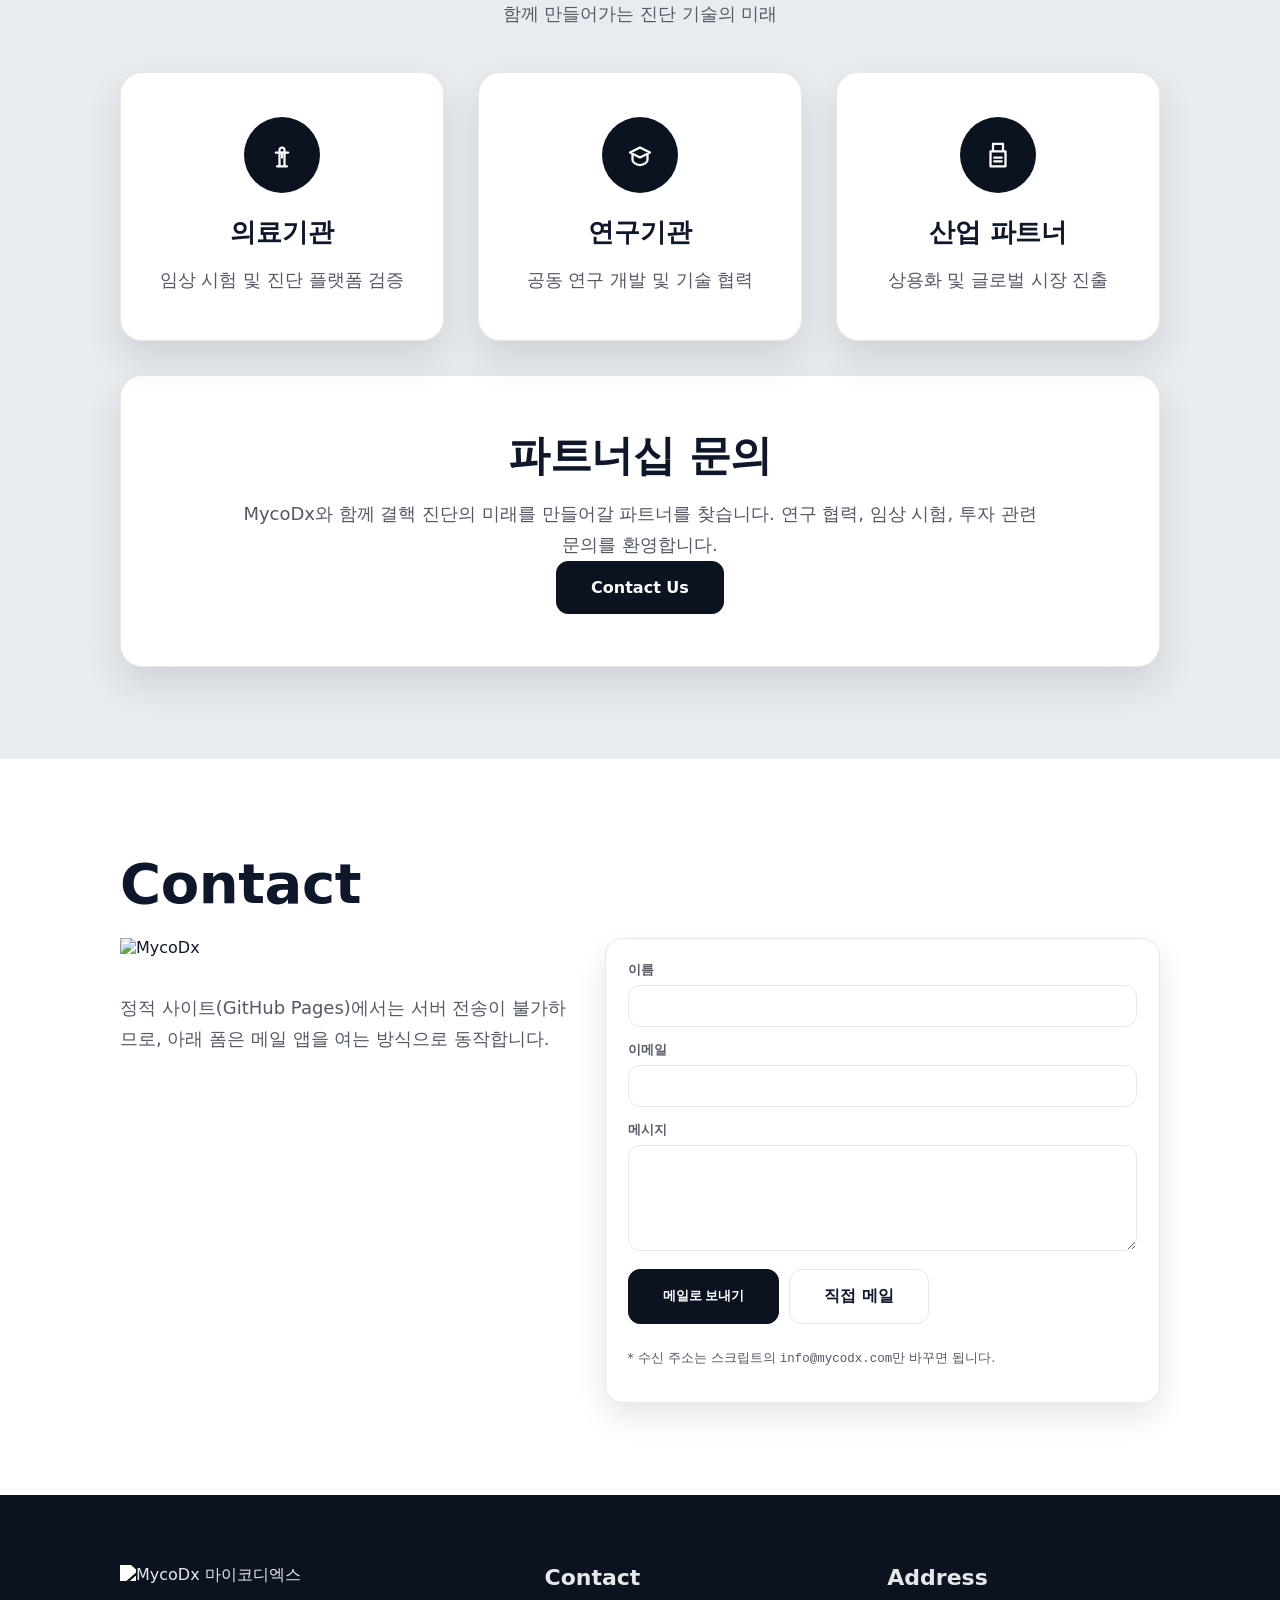
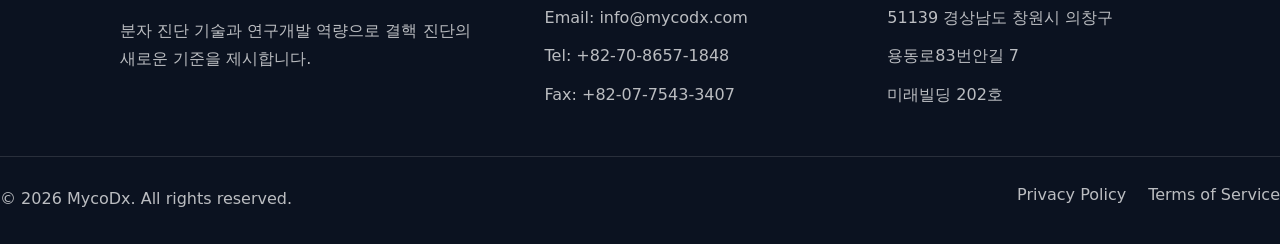
==== commit 0bf5ee7b: "Add files via upload" ====
--- a/index.html
+++ b/index.html
@@ -1,572 +1,647 @@
-<!doctype html>
-<html lang="ko">
-  <head>
-    <meta charset="utf-8" />
-    <meta name="viewport" content="width=device-width,initial-scale=1" />
-    <title>MycoDx | Tuberculosis & NTM Diagnostics</title>
-    <meta
-      name="description"
-      content="MycoDx는 분자 진단 기술로 결핵균을 정밀하게 검출하고, 약제 내성을 신속하게 분석합니다."
-    />
-    <link rel="stylesheet" href="./style.css" />
-  </head>
-
-  <body>
-    <a class="skip" href="#main">본문으로 바로가기</a>
-
-    <!-- Header -->
-    <header class="header" id="top">
-      <div class="wrap header__inner">
-        <a class="brand" href="#top" aria-label="MycoDx 홈">
-          <!-- 로고(한글 포함) -->
-          <img
-            class="brand__lockup"
-            src="./assets/%EB%A1%9C%EA%B3%A0%20%EC%B6%94%EC%B6%9C%28%EC%9D%B4%EB%A6%84%29_%EB%B0%B0%EA%B2%BD%EC%A0%9C%EA%B1%B0.png"
-            alt="MycoDx 마이코디엑스"
-          />
-        </a>
-
-        <nav class="nav" aria-label="메인 메뉴">
-          <a href="#about">About</a>
-          <a href="#technology">Technology</a>
-          <a href="#pipeline">Pipeline</a>
-          <a href="#validation">Validation</a>
-          <a href="#collaboration">Collaboration</a>
-          <a href="#contact">Contact</a>
-        </nav>
-
-        <button class="menuBtn" type="button" aria-label="모바일 메뉴" aria-expanded="false">
-          <span></span><span></span><span></span>
-        </button>
-      </div>
-
-      <div class="mnav" hidden>
-        <div class="wrap mnav__inner">
-          <a href="#about">About</a>
-          <a href="#technology">Technology</a>
-          <a href="#pipeline">Pipeline</a>
-          <a href="#validation">Validation</a>
-          <a href="#collaboration">Collaboration</a>
-          <a href="#contact">Contact</a>
-        </div>
-      </div>
-    </header>
-
-    <main id="main">
-      <!-- HERO -->
-      <section class="hero" aria-label="Hero">
-        <div class="wrap hero__grid">
-          <div class="hero__left">
-            <h1 class="hero__title">
-              보이지 않는 결핵을,<br />
-              가장 정확하게 드러내다.
-            </h1>
-
-            <p class="hero__sub">
-              MycoDx는 분자 진단 기술로 결핵균을 정밀하게 검출하고, 약제 내성을 신속하게 분석합니다.
-            </p>
-
-            <ul class="hero__bullets" aria-label="핵심 bullet">
-              <li>분자 기반 결핵균 검출 기술</li>
-              <li>약제 내성 정밀 분석</li>
-              <li>임상 검증된 진단 플랫폼</li>
-            </ul>
-          </div>
-
-          <div class="hero__right" aria-label="원형 데이터 그래픽">
-            <div class="radial">
-              <svg viewBox="0 0 520 520" class="radial__svg" aria-hidden="true">
-                <!-- rings -->
-                <circle cx="260" cy="260" r="230" class="ring ring--outer" />
-                <circle cx="260" cy="260" r="190" class="ring ring--mid" />
-                <circle cx="260" cy="260" r="150" class="ring ring--inner" />
-
-                <!-- inner circle -->
-                <circle cx="260" cy="260" r="122" class="innerCircle" />
-
-                <!-- hex frame -->
-                <polygon
-                  points="260,128 370,192 370,328 260,392 150,328 150,192"
-                  class="hex"
-                />
-
-                <!-- dots -->
-                <circle cx="260" cy="220" r="8" class="dot dot--g" />
-                <circle cx="230" cy="248" r="8" class="dot dot--g" />
-                <circle cx="290" cy="248" r="8" class="dot dot--g" />
-                <circle cx="260" cy="302" r="8" class="dot dot--g" />
-                <circle cx="230" cy="324" r="8" class="dot dot--g" />
-                <circle cx="290" cy="324" r="8" class="dot dot--g" />
-
-                <circle cx="260" cy="270" r="12" class="dot dot--r" />
-                <circle cx="210" cy="270" r="10" class="dot dot--r2" />
-                <circle cx="310" cy="270" r="10" class="dot dot--r2" />
-              </svg>
-            </div>
-          </div>
-        </div>
-      </section>
-
-      <div class="sectionDivider" aria-hidden="true"></div>
-
-      <!-- ABOUT -->
-      <section class="section section--gray" id="about">
-        <div class="wrap about__grid">
-          <div class="about__left">
-            <h2 class="h2">The Camellia Story</h2>
-
-            <p class="p">
-              동백꽃(Camellia)은 추운 겨울에도 선명한 붉은 꽃을 피우는 강인함의 상징입니다.
-            </p>
-
-            <p class="p">
-              MycoDx는 이 철학을 담아, 보이지 않는 병원체를 정밀하게 검출하고<br />
-              가장 어려운 진단 문제를 해결하는 기술 기업입니다.
-            </p>
-
-            <p class="p">
-              우리는 결핵균(Mycobacterium tuberculosis)의 분자 진단에 특화된 플랫폼을 개발하며,
-              임상 현장에서 신뢰할 수 있는 검증된 솔루션을 제공합니다.
-            </p>
-
-            <div class="about__line" aria-hidden="true"></div>
-
-            <p class="quote">
-              "정확성과 신뢰성을 통해 환자의 생명을 지킵니다"
-            </p>
-          </div>
-
-          <div class="about__right" aria-label="로고 배치">
-            <!-- 로고(영문 워드마크) -->
-            <img
-              class="about__mark"
-              src="./assets/%EB%A1%9C%EA%B3%A0%204_%EB%B0%B0%EA%B2%BD%EC%A0%9C%EA%B1%B0.png"
-              alt="MycoDx"
-              loading="lazy"
-            />
-          </div>
-        </div>
-      </section>
-
-      <!-- TECHNOLOGY -->
-      <section class="section" id="technology">
-        <div class="wrap">
-          <div class="center">
-            <h2 class="h2 h2--center">Core Technology</h2>
-            <p class="sub">분자 진단 기술의 정확성과 신뢰성</p>
-          </div>
-
-          <div class="techCards">
-            <article class="tCard">
-              <div class="tIcon" aria-hidden="true">
-                <svg viewBox="0 0 24 24" class="ico">
-                  <path
-                    d="M4 13h3l2-6 4 12 3-8h4"
-                    fill="none"
-                    stroke="currentColor"
-                    stroke-width="1.8"
-                    stroke-linecap="round"
-                    stroke-linejoin="round"
-                  />
-                </svg>
-              </div>
-              <h3 class="h3">Molecular Detection</h3>
-              <p class="p muted">
-                분자 기반 검출 기술로 결핵균의 DNA/RNA를 정밀하게 탐지합니다. 민감도와 특이도를 극대화한 진단 방법론을 제공합니다.
-              </p>
-            </article>
-
-            <article class="tCard">
-              <div class="tIcon" aria-hidden="true">
-                <svg viewBox="0 0 24 24" class="ico">
-                  <path
-                    d="M12 3l8 4v6c0 5-4 8-8 8s-8-3-8-8V7l8-4Z"
-                    fill="none"
-                    stroke="currentColor"
-                    stroke-width="1.8"
-                    stroke-linejoin="round"
-                  />
-                  <path
-                    d="M9 12l2 2 4-4"
-                    fill="none"
-                    stroke="currentColor"
-                    stroke-width="1.8"
-                    stroke-linecap="round"
-                    stroke-linejoin="round"
-                  />
-                </svg>
-              </div>
-              <h3 class="h3">Drug Resistance Analysis</h3>
-              <p class="p muted">
-                약제 내성 유전자를 신속하게 분석하여 최적의 치료 방향을 제시합니다. 다제내성 결핵(MDR-TB) 진단에 특화되어 있습니다.
-              </p>
-            </article>
-
-            <article class="tCard">
-              <div class="tIcon" aria-hidden="true">
-                <svg viewBox="0 0 24 24" class="ico">
-                  <path
-                    d="M4 7h16M4 12h16M4 17h16"
-                    fill="none"
-                    stroke="currentColor"
-                    stroke-width="1.8"
-                    stroke-linecap="round"
-                  />
-                  <path
-                    d="M8 7v10M16 7v10"
-                    fill="none"
-                    stroke="currentColor"
-                    stroke-width="1.8"
-                    stroke-linecap="round"
-                  />
-                </svg>
-              </div>
-              <h3 class="h3">Platform Scalability</h3>
-              <p class="p muted">
-                연구실부터 임상 현장까지 확장 가능한 플랫폼을 구축했습니다. 다양한 병원체로 확장 가능한 기술 기반을 갖추고 있습니다.
-              </p>
-            </article>
-          </div>
-        </div>
-      </section>
-
-      <!-- PIPELINE -->
-      <section class="section section--gray" id="pipeline">
-        <div class="wrap">
-          <div class="center">
-            <h2 class="h2 h2--center">Development Pipeline</h2>
-            <p class="sub">연구부터 상용화까지의 명확한 로드맵</p>
-          </div>
-
-          <div class="timeline">
-            <div class="tRow tRow--left">
-              <div class="tCard2">
-                <span class="pill pill--dark">Completed</span>
-                <h3 class="h3">Research</h3>
-                <div class="kred">기초 연구</div>
-                <p class="p muted">분자 진단 기술 개발 및 최적화</p>
-              </div>
-              <div class="tRail" aria-hidden="true">
-                <div class="tDot tDot--dark"></div>
-              </div>
-              <div></div>
-            </div>
-
-            <div class="tRow tRow--right">
-              <div></div>
-              <div class="tRail" aria-hidden="true">
-                <div class="tDot tDot--red"></div>
-              </div>
-              <div class="tCard2 tCard2--wide">
-                <span class="pill pill--red">In Progress</span>
-                <h3 class="h3 center">Clinical Validation</h3>
-                <div class="kred center">임상 검증</div>
-                <p class="p muted center">의료기관 협력 임상 시험 진행</p>
-              </div>
-            </div>
-
-            <div class="tRow tRow--left">
-              <div class="tCard2">
-                <span class="pill pill--light">Planned</span>
-                <h3 class="h3">Application &amp; Deployment</h3>
-                <div class="kred">상용화</div>
-                <p class="p muted">진단 플랫폼 확장 및 글로벌 전개</p>
-              </div>
-              <div class="tRail" aria-hidden="true">
-                <div class="tDot tDot--dark"></div>
-              </div>
-              <div></div>
-            </div>
-          </div>
-        </div>
-      </section>
-
-      <!-- VALIDATION -->
-      <section class="section" id="validation">
-        <div class="wrap">
-          <div class="center">
-            <h2 class="h2 h2--center">Scientific Validation</h2>
-            <p class="sub">임상 데이터로 검증된 진단 성능</p>
-          </div>
-
-          <div class="valGrid">
-            <div class="valLeft">
-              <div class="vItem">
-                <span class="vBullet" aria-hidden="true"></span>
-                <div>
-                  <div class="vTitle">임상 시험 결과</div>
-                  <div class="vDesc muted">
-                    다기관 임상 연구를 통해 95% 이상의 민감도와 98% 이상의 특이도를 입증했습니다.
-                  </div>
-                </div>
-              </div>
-
-              <div class="vItem">
-                <span class="vBullet" aria-hidden="true"></span>
-                <div>
-                  <div class="vTitle">약제 내성 분석 정확도</div>
-                  <div class="vDesc muted">
-                    주요 항결핵제에 대한 내성 검출 정확도 96% 이상을 달성했습니다.
-                  </div>
-                </div>
-              </div>
-
-              <div class="vItem">
-                <span class="vBullet" aria-hidden="true"></span>
-                <div>
-                  <div class="vTitle">신속 진단 시간</div>
-                  <div class="vDesc muted">
-                    기존 배양 검사 대비 90% 이상 단축된 진단 시간을 제공합니다.
-                  </div>
-                </div>
-              </div>
-
-              <div class="noteBox muted">
-                * 모든 데이터는 IRB 승인을 받은 임상 시험 프로토콜에 따라 수집되었습니다.
-              </div>
-            </div>
-
-            <div class="valRight">
-              <div class="chartCard">
-                <div class="chartTitle">진단 성능 지표 (%)</div>
-
-                <!-- CSS bar chart (no library) -->
-                <div class="chart">
-                  <div class="barCol">
-                    <div class="bar bar--navy" style="height: 95%"></div>
-                    <div class="barLabel">Sensitivity</div>
-                  </div>
-
-                  <div class="barCol">
-                    <div class="bar bar--navy" style="height: 98%"></div>
-                    <div class="barLabel">Specificity</div>
-                  </div>
-
-                  <div class="barCol">
-                    <div class="bar bar--red" style="height: 96%"></div>
-                    <div class="barLabel">Accuracy</div>
-                  </div>
-
-                  <div class="barCol">
-                    <div class="bar bar--navy" style="height: 94%"></div>
-                    <div class="barLabel">Detection Rate</div>
-                  </div>
-                </div>
-
-                <div class="yAxis" aria-hidden="true">
-                  <span>100</span><span>75</span><span>50</span><span>25</span><span>0</span>
-                </div>
-              </div>
-            </div>
-          </div>
-        </div>
-      </section>
-
-      <!-- COLLABORATION -->
-      <section class="section section--gray" id="collaboration">
-        <div class="wrap">
-          <div class="center">
-            <h2 class="h2 h2--center">Collaboration</h2>
-            <p class="sub">함께 만들어가는 진단 기술의 미래</p>
-          </div>
-
-          <div class="collabCards">
-            <article class="cCard">
-              <div class="cBadge" aria-hidden="true">
-                <svg viewBox="0 0 24 24" class="icoW">
-                  <path
-                    d="M8 21h8M10 21V8a2 2 0 0 1 4 0v13M7 10h10"
-                    fill="none"
-                    stroke="currentColor"
-                    stroke-width="1.8"
-                    stroke-linecap="round"
-                  />
-                  <path
-                    d="M12 10v4"
-                    fill="none"
-                    stroke="currentColor"
-                    stroke-width="1.8"
-                    stroke-linecap="round"
-                  />
-                </svg>
-              </div>
-              <h3 class="h3 center">의료기관</h3>
-              <p class="p muted center">임상 시험 및 진단 플랫폼 검증</p>
-            </article>
-
-            <article class="cCard">
-              <div class="cBadge" aria-hidden="true">
-                <svg viewBox="0 0 24 24" class="icoW">
-                  <path
-                    d="M4 10l8-4 8 4-8 4-8-4Z"
-                    fill="none"
-                    stroke="currentColor"
-                    stroke-width="1.8"
-                    stroke-linejoin="round"
-                  />
-                  <path
-                    d="M6 12v4c0 2 3 4 6 4s6-2 6-4v-4"
-                    fill="none"
-                    stroke="currentColor"
-                    stroke-width="1.8"
-                    stroke-linecap="round"
-                  />
-                </svg>
-              </div>
-              <h3 class="h3 center">연구기관</h3>
-              <p class="p muted center">공동 연구 개발 및 기술 협력</p>
-            </article>
-
-            <article class="cCard">
-              <div class="cBadge" aria-hidden="true">
-                <svg viewBox="0 0 24 24" class="icoW">
-                  <path
-                    d="M8 3h8v6H8zM6 9h12v12H6z"
-                    fill="none"
-                    stroke="currentColor"
-                    stroke-width="1.8"
-                    stroke-linejoin="round"
-                  />
-                  <path
-                    d="M9 14h6M9 17h6"
-                    fill="none"
-                    stroke="currentColor"
-                    stroke-width="1.8"
-                    stroke-linecap="round"
-                  />
-                </svg>
-              </div>
-              <h3 class="h3 center">산업 파트너</h3>
-              <p class="p muted center">상용화 및 글로벌 시장 진출</p>
-            </article>
-          </div>
-
-          <div class="ctaPanel" id="contact">
-            <h3 class="ctaTitle">파트너십 문의</h3>
-            <p class="p muted center ctaText">
-              MycoDx와 함께 결핵 진단의 미래를 만들어갈 파트너를 찾습니다.
-              연구 협력, 임상 시험, 투자 관련 문의를 환영합니다.
-            </p>
-            <a class="btn btn--navy" href="#contactFormWrap">Contact Us</a>
-          </div>
-        </div>
-      </section>
-
-      <!-- Contact form -->
-      <section class="section" id="contactFormWrap">
-        <div class="wrap">
-          <h2 class="h2">Contact</h2>
-
-          <div class="contactWrap">
-            <div class="contactLeft">
-              <img
-                class="contactLogo"
-                src="./assets/%EB%A1%9C%EA%B3%A0%204_%EB%B0%B0%EA%B2%BD%EC%A0%9C%EA%B1%B0.png"
-                alt="MycoDx"
-              />
-              <p class="p muted">
-                정적 사이트(GitHub Pages)에서는 서버 전송이 불가하므로, 아래 폼은 메일 앱을 여는 방식으로 동작합니다.
-              </p>
-            </div>
-
-            <form class="form" id="contactForm">
-              <label>
-                <span>이름</span>
-                <input name="name" type="text" autocomplete="name" required />
-              </label>
-              <label>
-                <span>이메일</span>
-                <input name="email" type="email" autocomplete="email" required />
-              </label>
-              <label>
-                <span>메시지</span>
-                <textarea name="message" rows="5" required></textarea>
-              </label>
-
-              <div class="form__actions">
-                <button class="btn btn--navy" type="submit">메일로 보내기</button>
-                <a class="btn btn--ghost" href="mailto:info@mycodx.com">직접 메일</a>
-              </div>
-
-              <p class="small muted">
-                * 수신 주소는 스크립트의 <code>info@mycodx.com</code>만 바꾸면 됩니다.
-              </p>
-            </form>
-          </div>
-        </div>
-      </section>
-    </main>
-
-    <!-- Footer -->
-    <footer class="footer">
-      <div class="wrap footer__top">
-        <div class="fcol">
-          <img
-            class="footer__lockup"
-            src="./assets/%EB%A1%9C%EA%B3%A0%20%EC%B6%94%EC%B6%9C%28%EC%9D%B4%EB%A6%84%29_%EB%B0%B0%EA%B2%BD%EC%A0%9C%EA%B1%B0.png"
-            alt="MycoDx 마이코디엑스"
-          />
-          <p class="p fmuted">분자 진단 기술로 결핵 진단의 새로운 기준을 제시합니다.</p>
-        </div>
-
-        <div class="fcol">
-          <h4 class="fh">Contact</h4>
-          <div class="fmuted">Email: info@mycodx.com</div>
-          <div class="fmuted">Tel: +82-70-8657-1848</div>
-          <div class="fmuted">Fax: +82-07-7543-3407</div>
-        </div>
-
-        <div class="fcol">
-          <h4 class="fh">Address</h4>
-          <div class="fmuted">51139 경상남도 창원시 의창구</div>
-          <div class="fmuted">용동로83번안길 7</div>
-          <div class="fmuted">미래빌딩 202호</div>
-        </div>
-      </div>
-
-      <div class="wrap footer__bottom">
-        <div class="fmuted">© <span id="year"></span> MycoDx. All rights reserved.</div>
-        <div class="fLinks">
-          <a href="#top">Privacy Policy</a>
-          <a href="#top">Terms of Service</a>
-        </div>
-      </div>
-    </footer>
-
-    <script>
-      // mobile menu
-      const btn = document.querySelector(".menuBtn");
-      const mnav = document.querySelector(".mnav");
-      const links = mnav ? mnav.querySelectorAll("a") : [];
-
-      function setOpen(open) {
-        btn.setAttribute("aria-expanded", String(open));
-        mnav.hidden = !open;
-        document.body.classList.toggle("noScroll", open);
-      }
-
-      btn?.addEventListener("click", () => {
-        const open = btn.getAttribute("aria-expanded") === "true";
-        setOpen(!open);
-      });
-
-      links.forEach((a) => a.addEventListener("click", () => setOpen(false)));
-
-      // mailto form
-      document.getElementById("contactForm")?.addEventListener("submit", (e) => {
-        e.preventDefault();
-        const fd = new FormData(e.target);
-        const name = String(fd.get("name") || "").trim();
-        const email = String(fd.get("email") || "").trim();
-        const message = String(fd.get("message") || "").trim();
-
-        const to = "info@mycodx.com"; // <- 여기만 변경
-        const subject = encodeURIComponent(`[MycoDx 문의] ${name}`);
-        const body = encodeURIComponent(`이름: ${name}\n이메일: ${email}\n\n메시지:\n${message}\n`);
-        window.location.href = `mailto:${to}?subject=${subject}&body=${body}`;
-      });
-
-      document.getElementById("year").textContent = new Date().getFullYear();
-    </script>
-  </body>
-</html>
+<!doctype html>
+<html lang="ko">
+  <head>
+    <meta charset="utf-8" />
+    <meta name="viewport" content="width=device-width,initial-scale=1" />
+    <title>MycoDx | Tuberculosis & NTM Diagnostics</title>
+    <meta
+      name="description"
+      content="MycoDx는 분자 진단 기술로 결핵균을 정밀하게 검출하고, 약제 내성을 신속하게 분석합니다. 기업부설연구소 기반으로 결핵 및 NTM 진단 기술을 연구개발합니다."
+    />
+    <link rel="stylesheet" href="./style.css" />
+  </head>
+
+  <body>
+    <a class="skip" href="#main">본문으로 바로가기</a>
+
+    <!-- Header -->
+    <header class="header" id="top">
+      <div class="wrap header__inner">
+        <a class="brand" href="#top" aria-label="MycoDx 홈">
+          <img
+            class="brand__lockup"
+            src="./assets/%EB%A1%9C%EA%B3%A0%20%EC%B6%94%EC%B6%9C%28%EC%9D%B4%EB%A6%84%29_%EB%B0%B0%EA%B2%BD%EC%A0%9C%EA%B1%B0.png"
+            alt="MycoDx 마이코디엑스"
+          />
+        </a>
+
+        <nav class="nav" aria-label="메인 메뉴">
+          <a href="#about">About</a>
+          <a href="#technology">Technology</a>
+          <a href="#rnd">R&amp;D Center</a>
+          <a href="#pipeline">Pipeline</a>
+          <a href="#validation">Validation</a>
+          <a href="#collaboration">Collaboration</a>
+          <a href="#contact">Contact</a>
+        </nav>
+
+        <button class="menuBtn" type="button" aria-label="모바일 메뉴" aria-expanded="false">
+          <span></span><span></span><span></span>
+        </button>
+      </div>
+
+      <div class="mnav" hidden>
+        <div class="wrap mnav__inner">
+          <a href="#about">About</a>
+          <a href="#technology">Technology</a>
+          <a href="#rnd">R&amp;D Center</a>
+          <a href="#pipeline">Pipeline</a>
+          <a href="#validation">Validation</a>
+          <a href="#collaboration">Collaboration</a>
+          <a href="#contact">Contact</a>
+        </div>
+      </div>
+    </header>
+
+    <main id="main">
+      <!-- HERO -->
+      <section class="hero" aria-label="Hero">
+        <div class="wrap hero__grid">
+          <div class="hero__left">
+            <h1 class="hero__title">
+              보이지 않는 결핵을,<br />
+              가장 정확하게 드러내다.
+            </h1>
+
+            <p class="hero__sub">
+              MycoDx는 분자 진단 기술과 연구개발 역량을 기반으로 결핵균을 정밀하게 검출하고,
+              약제 내성을 신속하게 분석합니다.
+            </p>
+
+            <ul class="hero__bullets" aria-label="핵심 bullet">
+              <li>분자 기반 결핵균 검출 기술</li>
+              <li>약제 내성 정밀 분석</li>
+              <li>기업부설연구소 기반 연구개발</li>
+            </ul>
+          </div>
+
+          <div class="hero__right" aria-label="원형 데이터 그래픽">
+            <div class="radial">
+              <svg viewBox="0 0 520 520" class="radial__svg" aria-hidden="true">
+                <circle cx="260" cy="260" r="230" class="ring ring--outer" />
+                <circle cx="260" cy="260" r="190" class="ring ring--mid" />
+                <circle cx="260" cy="260" r="150" class="ring ring--inner" />
+                <circle cx="260" cy="260" r="122" class="innerCircle" />
+                <polygon
+                  points="260,128 370,192 370,328 260,392 150,328 150,192"
+                  class="hex"
+                />
+                <circle cx="260" cy="220" r="8" class="dot dot--g" />
+                <circle cx="230" cy="248" r="8" class="dot dot--g" />
+                <circle cx="290" cy="248" r="8" class="dot dot--g" />
+                <circle cx="260" cy="302" r="8" class="dot dot--g" />
+                <circle cx="230" cy="324" r="8" class="dot dot--g" />
+                <circle cx="290" cy="324" r="8" class="dot dot--g" />
+                <circle cx="260" cy="270" r="12" class="dot dot--r" />
+                <circle cx="210" cy="270" r="10" class="dot dot--r2" />
+                <circle cx="310" cy="270" r="10" class="dot dot--r2" />
+              </svg>
+            </div>
+          </div>
+        </div>
+      </section>
+
+      <div class="sectionDivider" aria-hidden="true"></div>
+
+      <!-- ABOUT -->
+      <section class="section section--gray" id="about">
+        <div class="wrap about__grid">
+          <div class="about__left">
+            <h2 class="h2">The Camellia Story</h2>
+
+            <p class="p">
+              동백꽃(Camellia)은 추운 겨울에도 선명한 붉은 꽃을 피우는 강인함의 상징입니다.
+            </p>
+
+            <p class="p">
+              MycoDx는 이 철학을 담아, 보이지 않는 병원체를 정밀하게 검출하고<br />
+              가장 어려운 진단 문제를 해결하는 기술 기업입니다.
+            </p>
+
+            <p class="p">
+              우리는 결핵균(Mycobacterium tuberculosis)과 비결핵항산균(NTM) 진단에 특화된 플랫폼을 개발하며,
+              기업부설연구소를 기반으로 임상 현장에서 신뢰할 수 있는 검증된 솔루션을 제공합니다.
+            </p>
+
+            <div class="about__line" aria-hidden="true"></div>
+
+            <p class="quote">
+              기업부설연구소 인증 (Certified Corporate R&amp;D Center)
+            </p>
+            <p class="quote">
+              "정확성과 신뢰성을 통해 환자의 생명을 지킵니다"
+            </p>
+          </div>
+
+          <div class="about__right" aria-label="로고 배치">
+            <img
+              class="about__mark"
+              src="./assets/%EB%A1%9C%EA%B3%A0%204_%EB%B0%B0%EA%B2%BD%EC%A0%9C%EA%B1%B0.png"
+              alt="MycoDx"
+              loading="lazy"
+            />
+          </div>
+        </div>
+      </section>
+
+      <!-- TECHNOLOGY -->
+      <section class="section" id="technology">
+        <div class="wrap">
+          <div class="center">
+            <h2 class="h2 h2--center">Core Technology</h2>
+            <p class="sub">분자 진단 기술의 정확성과 신뢰성</p>
+          </div>
+
+          <div class="techCards">
+            <article class="tCard">
+              <div class="tIcon" aria-hidden="true">
+                <svg viewBox="0 0 24 24" class="ico">
+                  <path
+                    d="M4 13h3l2-6 4 12 3-8h4"
+                    fill="none"
+                    stroke="currentColor"
+                    stroke-width="1.8"
+                    stroke-linecap="round"
+                    stroke-linejoin="round"
+                  />
+                </svg>
+              </div>
+              <h3 class="h3">Molecular Detection</h3>
+              <p class="p muted">
+                분자 기반 검출 기술로 결핵균의 DNA/RNA를 정밀하게 탐지합니다. 민감도와 특이도를 극대화한 진단 방법론을 제공합니다.
+              </p>
+            </article>
+
+            <article class="tCard">
+              <div class="tIcon" aria-hidden="true">
+                <svg viewBox="0 0 24 24" class="ico">
+                  <path
+                    d="M12 3l8 4v6c0 5-4 8-8 8s-8-3-8-8V7l8-4Z"
+                    fill="none"
+                    stroke="currentColor"
+                    stroke-width="1.8"
+                    stroke-linejoin="round"
+                  />
+                  <path
+                    d="M9 12l2 2 4-4"
+                    fill="none"
+                    stroke="currentColor"
+                    stroke-width="1.8"
+                    stroke-linecap="round"
+                    stroke-linejoin="round"
+                  />
+                </svg>
+              </div>
+              <h3 class="h3">Drug Resistance Analysis</h3>
+              <p class="p muted">
+                약제 내성 유전자를 신속하게 분석하여 최적의 치료 방향을 제시합니다. 다제내성 결핵(MDR-TB) 진단에 특화되어 있습니다.
+              </p>
+            </article>
+
+            <article class="tCard">
+              <div class="tIcon" aria-hidden="true">
+                <svg viewBox="0 0 24 24" class="ico">
+                  <path
+                    d="M4 7h16M4 12h16M4 17h16"
+                    fill="none"
+                    stroke="currentColor"
+                    stroke-width="1.8"
+                    stroke-linecap="round"
+                  />
+                  <path
+                    d="M8 7v10M16 7v10"
+                    fill="none"
+                    stroke="currentColor"
+                    stroke-width="1.8"
+                    stroke-linecap="round"
+                  />
+                </svg>
+              </div>
+              <h3 class="h3">Platform Scalability</h3>
+              <p class="p muted">
+                연구실부터 임상 현장까지 확장 가능한 플랫폼을 구축했습니다. 다양한 병원체로 확장 가능한 기술 기반을 갖추고 있습니다.
+              </p>
+            </article>
+          </div>
+        </div>
+      </section>
+
+      <!-- R&D CENTER -->
+      <section class="section section--gray" id="rnd">
+        <div class="wrap">
+          <div class="center">
+            <h2 class="h2 h2--center">R&amp;D Center</h2>
+            <p class="sub">기업부설연구소 기반 연구개발 역량</p>
+          </div>
+
+          <div class="techCards">
+            <article class="tCard">
+              <div class="tIcon" aria-hidden="true">
+                <svg viewBox="0 0 24 24" class="ico">
+                  <path
+                    d="M12 3l7 4v10l-7 4-7-4V7l7-4Z"
+                    fill="none"
+                    stroke="currentColor"
+                    stroke-width="1.8"
+                    stroke-linejoin="round"
+                  />
+                  <path
+                    d="M9 12h6M12 9v6"
+                    fill="none"
+                    stroke="currentColor"
+                    stroke-width="1.8"
+                    stroke-linecap="round"
+                  />
+                </svg>
+              </div>
+              <h3 class="h3">Certified R&amp;D Organization</h3>
+              <p class="p muted">
+                MycoDx는 기업부설연구소 인증을 기반으로 체계적인 연구개발 조직을 구축하였으며,
+                결핵 및 마이코박테리아 진단 기술의 고도화를 수행하고 있습니다.
+              </p>
+            </article>
+
+            <article class="tCard">
+              <div class="tIcon" aria-hidden="true">
+                <svg viewBox="0 0 24 24" class="ico">
+                  <path
+                    d="M7 21h10M9 3h6l1 6a4 4 0 0 1-8 0l1-6Z"
+                    fill="none"
+                    stroke="currentColor"
+                    stroke-width="1.8"
+                    stroke-linejoin="round"
+                  />
+                  <path
+                    d="M9 15c1 1 2 1.5 3 1.5s2-.5 3-1.5"
+                    fill="none"
+                    stroke="currentColor"
+                    stroke-width="1.8"
+                    stroke-linecap="round"
+                  />
+                </svg>
+              </div>
+              <h3 class="h3">Research Focus</h3>
+              <p class="p muted">
+                분자 진단 플랫폼, 결핵균 포획 및 검출 기술, 약제 내성 분석, 임상 적용을 위한 시스템 설계를 핵심 연구 영역으로 확장하고 있습니다.
+              </p>
+            </article>
+
+            <article class="tCard">
+              <div class="tIcon" aria-hidden="true">
+                <svg viewBox="0 0 24 24" class="ico">
+                  <path
+                    d="M4 19h16M7 16V8m5 8V5m5 11v-6"
+                    fill="none"
+                    stroke="currentColor"
+                    stroke-width="1.8"
+                    stroke-linecap="round"
+                    stroke-linejoin="round"
+                  />
+                </svg>
+              </div>
+              <h3 class="h3">Research Infrastructure</h3>
+              <p class="p muted">
+                임상 협력, 실험 최적화, 기술 검증, 데이터 기반 성능 평가를 유기적으로 연결하여 연구 결과의 재현성과 사업화를 동시에 강화합니다.
+              </p>
+            </article>
+          </div>
+        </div>
+      </section>
+
+      <!-- PIPELINE -->
+      <section class="section" id="pipeline">
+        <div class="wrap">
+          <div class="center">
+            <h2 class="h2 h2--center">Development Pipeline</h2>
+            <p class="sub">연구부터 상용화까지의 명확한 로드맵</p>
+          </div>
+
+          <div class="timeline">
+            <div class="tRow tRow--left">
+              <div class="tCard2">
+                <span class="pill pill--dark">Completed</span>
+                <h3 class="h3">R&amp;D Foundation</h3>
+                <div class="kred">연구 기반 구축</div>
+                <p class="p muted">기업부설연구소 기반 핵심 기술 개발 및 진단 플랫폼 최적화</p>
+              </div>
+              <div class="tRail" aria-hidden="true">
+                <div class="tDot tDot--dark"></div>
+              </div>
+              <div></div>
+            </div>
+
+            <div class="tRow tRow--right">
+              <div></div>
+              <div class="tRail" aria-hidden="true">
+                <div class="tDot tDot--red"></div>
+              </div>
+              <div class="tCard2 tCard2--wide">
+                <span class="pill pill--red">In Progress</span>
+                <h3 class="h3 center">Clinical Validation</h3>
+                <div class="kred center">임상 검증</div>
+                <p class="p muted center">연구소 기반 기술을 의료기관 협력 임상 시험으로 검증</p>
+              </div>
+            </div>
+
+            <div class="tRow tRow--left">
+              <div class="tCard2">
+                <span class="pill pill--light">Planned</span>
+                <h3 class="h3">Application &amp; Deployment</h3>
+                <div class="kred">상용화</div>
+                <p class="p muted">진단 플랫폼 확장 및 글로벌 전개</p>
+              </div>
+              <div class="tRail" aria-hidden="true">
+                <div class="tDot tDot--dark"></div>
+              </div>
+              <div></div>
+            </div>
+          </div>
+        </div>
+      </section>
+
+      <!-- VALIDATION -->
+      <section class="section" id="validation">
+        <div class="wrap">
+          <div class="center">
+            <h2 class="h2 h2--center">Scientific Validation</h2>
+            <p class="sub">기업부설연구소 기반으로 수행된 임상 데이터 및 진단 성능 검증</p>
+          </div>
+
+          <div class="valGrid">
+            <div class="valLeft">
+              <div class="vItem">
+                <span class="vBullet" aria-hidden="true"></span>
+                <div>
+                  <div class="vTitle">임상 시험 결과</div>
+                  <div class="vDesc muted">
+                    다기관 임상 연구를 통해 95% 이상의 민감도와 98% 이상의 특이도를 입증했습니다.
+                  </div>
+                </div>
+              </div>
+
+              <div class="vItem">
+                <span class="vBullet" aria-hidden="true"></span>
+                <div>
+                  <div class="vTitle">약제 내성 분석 정확도</div>
+                  <div class="vDesc muted">
+                    주요 항결핵제에 대한 내성 검출 정확도 96% 이상을 달성했습니다.
+                  </div>
+                </div>
+              </div>
+
+              <div class="vItem">
+                <span class="vBullet" aria-hidden="true"></span>
+                <div>
+                  <div class="vTitle">신속 진단 시간</div>
+                  <div class="vDesc muted">
+                    기존 배양 검사 대비 90% 이상 단축된 진단 시간을 제공합니다.
+                  </div>
+                </div>
+              </div>
+
+              <div class="noteBox muted">
+                * 모든 데이터는 IRB 승인을 받은 임상 시험 프로토콜과 연구개발 절차에 따라 수집되었습니다.
+              </div>
+            </div>
+
+            <div class="valRight">
+              <div class="chartCard">
+                <div class="chartTitle">진단 성능 지표 (%)</div>
+
+                <div class="chart">
+                  <div class="barCol">
+                    <div class="bar bar--navy" style="height: 95%"></div>
+                    <div class="barLabel">Sensitivity</div>
+                  </div>
+
+                  <div class="barCol">
+                    <div class="bar bar--navy" style="height: 98%"></div>
+                    <div class="barLabel">Specificity</div>
+                  </div>
+
+                  <div class="barCol">
+                    <div class="bar bar--red" style="height: 96%"></div>
+                    <div class="barLabel">Accuracy</div>
+                  </div>
+
+                  <div class="barCol">
+                    <div class="bar bar--navy" style="height: 94%"></div>
+                    <div class="barLabel">Detection Rate</div>
+                  </div>
+                </div>
+
+                <div class="yAxis" aria-hidden="true">
+                  <span>100</span><span>75</span><span>50</span><span>25</span><span>0</span>
+                </div>
+              </div>
+            </div>
+          </div>
+        </div>
+      </section>
+
+      <!-- COLLABORATION -->
+      <section class="section section--gray" id="collaboration">
+        <div class="wrap">
+          <div class="center">
+            <h2 class="h2 h2--center">Collaboration</h2>
+            <p class="sub">함께 만들어가는 진단 기술의 미래</p>
+          </div>
+
+          <div class="collabCards">
+            <article class="cCard">
+              <div class="cBadge" aria-hidden="true">
+                <svg viewBox="0 0 24 24" class="icoW">
+                  <path
+                    d="M8 21h8M10 21V8a2 2 0 0 1 4 0v13M7 10h10"
+                    fill="none"
+                    stroke="currentColor"
+                    stroke-width="1.8"
+                    stroke-linecap="round"
+                  />
+                  <path
+                    d="M12 10v4"
+                    fill="none"
+                    stroke="currentColor"
+                    stroke-width="1.8"
+                    stroke-linecap="round"
+                  />
+                </svg>
+              </div>
+              <h3 class="h3 center">의료기관</h3>
+              <p class="p muted center">임상 시험 및 진단 플랫폼 검증</p>
+            </article>
+
+            <article class="cCard">
+              <div class="cBadge" aria-hidden="true">
+                <svg viewBox="0 0 24 24" class="icoW">
+                  <path
+                    d="M4 10l8-4 8 4-8 4-8-4Z"
+                    fill="none"
+                    stroke="currentColor"
+                    stroke-width="1.8"
+                    stroke-linejoin="round"
+                  />
+                  <path
+                    d="M6 12v4c0 2 3 4 6 4s6-2 6-4v-4"
+                    fill="none"
+                    stroke="currentColor"
+                    stroke-width="1.8"
+                    stroke-linecap="round"
+                  />
+                </svg>
+              </div>
+              <h3 class="h3 center">연구기관</h3>
+              <p class="p muted center">공동 연구 개발 및 기술 협력</p>
+            </article>
+
+            <article class="cCard">
+              <div class="cBadge" aria-hidden="true">
+                <svg viewBox="0 0 24 24" class="icoW">
+                  <path
+                    d="M8 3h8v6H8zM6 9h12v12H6z"
+                    fill="none"
+                    stroke="currentColor"
+                    stroke-width="1.8"
+                    stroke-linejoin="round"
+                  />
+                  <path
+                    d="M9 14h6M9 17h6"
+                    fill="none"
+                    stroke="currentColor"
+                    stroke-width="1.8"
+                    stroke-linecap="round"
+                  />
+                </svg>
+              </div>
+              <h3 class="h3 center">산업 파트너</h3>
+              <p class="p muted center">상용화 및 글로벌 시장 진출</p>
+            </article>
+          </div>
+
+          <div class="ctaPanel" id="contact">
+            <h3 class="ctaTitle">파트너십 문의</h3>
+            <p class="p muted center ctaText">
+              MycoDx와 함께 결핵 진단의 미래를 만들어갈 파트너를 찾습니다.
+              연구 협력, 임상 시험, 투자 관련 문의를 환영합니다.
+            </p>
+            <a class="btn btn--navy" href="#contactFormWrap">Contact Us</a>
+          </div>
+        </div>
+      </section>
+
+      <!-- Contact form -->
+      <section class="section" id="contactFormWrap">
+        <div class="wrap">
+          <h2 class="h2">Contact</h2>
+
+          <div class="contactWrap">
+            <div class="contactLeft">
+              <img
+                class="contactLogo"
+                src="./assets/%EB%A1%9C%EA%B3%A0%204_%EB%B0%B0%EA%B2%BD%EC%A0%9C%EA%B1%B0.png"
+                alt="MycoDx"
+              />
+              <p class="p muted">
+                정적 사이트(GitHub Pages)에서는 서버 전송이 불가하므로, 아래 폼은 메일 앱을 여는 방식으로 동작합니다.
+              </p>
+            </div>
+
+            <form class="form" id="contactForm">
+              <label>
+                <span>이름</span>
+                <input name="name" type="text" autocomplete="name" required />
+              </label>
+              <label>
+                <span>이메일</span>
+                <input name="email" type="email" autocomplete="email" required />
+              </label>
+              <label>
+                <span>메시지</span>
+                <textarea name="message" rows="5" required></textarea>
+              </label>
+
+              <div class="form__actions">
+                <button class="btn btn--navy" type="submit">메일로 보내기</button>
+                <a class="btn btn--ghost" href="mailto:info@mycodx.com">직접 메일</a>
+              </div>
+
+              <p class="small muted">
+                * 수신 주소는 스크립트의 <code>info@mycodx.com</code>만 바꾸면 됩니다.
+              </p>
+            </form>
+          </div>
+        </div>
+      </section>
+    </main>
+
+    <!-- Footer -->
+    <footer class="footer">
+      <div class="wrap footer__top">
+        <div class="fcol">
+          <img
+            class="footer__lockup"
+            src="./assets/%EB%A1%9C%EA%B3%A0%20%EC%B6%94%EC%B6%9C%28%EC%9D%B4%EB%A6%84%29_%EB%B0%B0%EA%B2%BD%EC%A0%9C%EA%B1%B0.png"
+            alt="MycoDx 마이코디엑스"
+          />
+          <p class="p fmuted">분자 진단 기술과 연구개발 역량으로 결핵 진단의 새로운 기준을 제시합니다.</p>
+        </div>
+
+        <div class="fcol">
+          <h4 class="fh">Contact</h4>
+          <div class="fmuted">Email: info@mycodx.com</div>
+          <div class="fmuted">Tel: +82-70-8657-1848</div>
+          <div class="fmuted">Fax: +82-07-7543-3407</div>
+        </div>
+
+        <div class="fcol">
+          <h4 class="fh">Address</h4>
+          <div class="fmuted">51139 경상남도 창원시 의창구</div>
+          <div class="fmuted">용동로83번안길 7</div>
+          <div class="fmuted">미래빌딩 202호</div>
+        </div>
+      </div>
+
+      <div class="wrap footer__bottom">
+        <div class="fmuted">© <span id="year"></span> MycoDx. All rights reserved.</div>
+        <div class="fLinks">
+          <a href="#top">Privacy Policy</a>
+          <a href="#top">Terms of Service</a>
+        </div>
+      </div>
+    </footer>
+
+    <script>
+      const btn = document.querySelector(".menuBtn");
+      const mnav = document.querySelector(".mnav");
+      const links = mnav ? mnav.querySelectorAll("a") : [];
+
+      function setOpen(open) {
+        btn.setAttribute("aria-expanded", String(open));
+        mnav.hidden = !open;
+        document.body.classList.toggle("noScroll", open);
+      }
+
+      btn?.addEventListener("click", () => {
+        const open = btn.getAttribute("aria-expanded") === "true";
+        setOpen(!open);
+      });
+
+      links.forEach((a) => a.addEventListener("click", () => setOpen(false)));
+
+      document.getElementById("contactForm")?.addEventListener("submit", (e) => {
+        e.preventDefault();
+        const fd = new FormData(e.target);
+        const name = String(fd.get("name") || "").trim();
+        const email = String(fd.get("email") || "").trim();
+        const message = String(fd.get("message") || "").trim();
+
+        const to = "info@mycodx.com";
+        const subject = encodeURIComponent(`[MycoDx 문의] ${name}`);
+        const body = encodeURIComponent(`이름: ${name}\n이메일: ${email}\n\n메시지:\n${message}\n`);
+        window.location.href = `mailto:${to}?subject=${subject}&body=${body}`;
+      });
+
+      document.getElementById("year").textContent = new Date().getFullYear();
+    </script>
+  </body>
+</html>
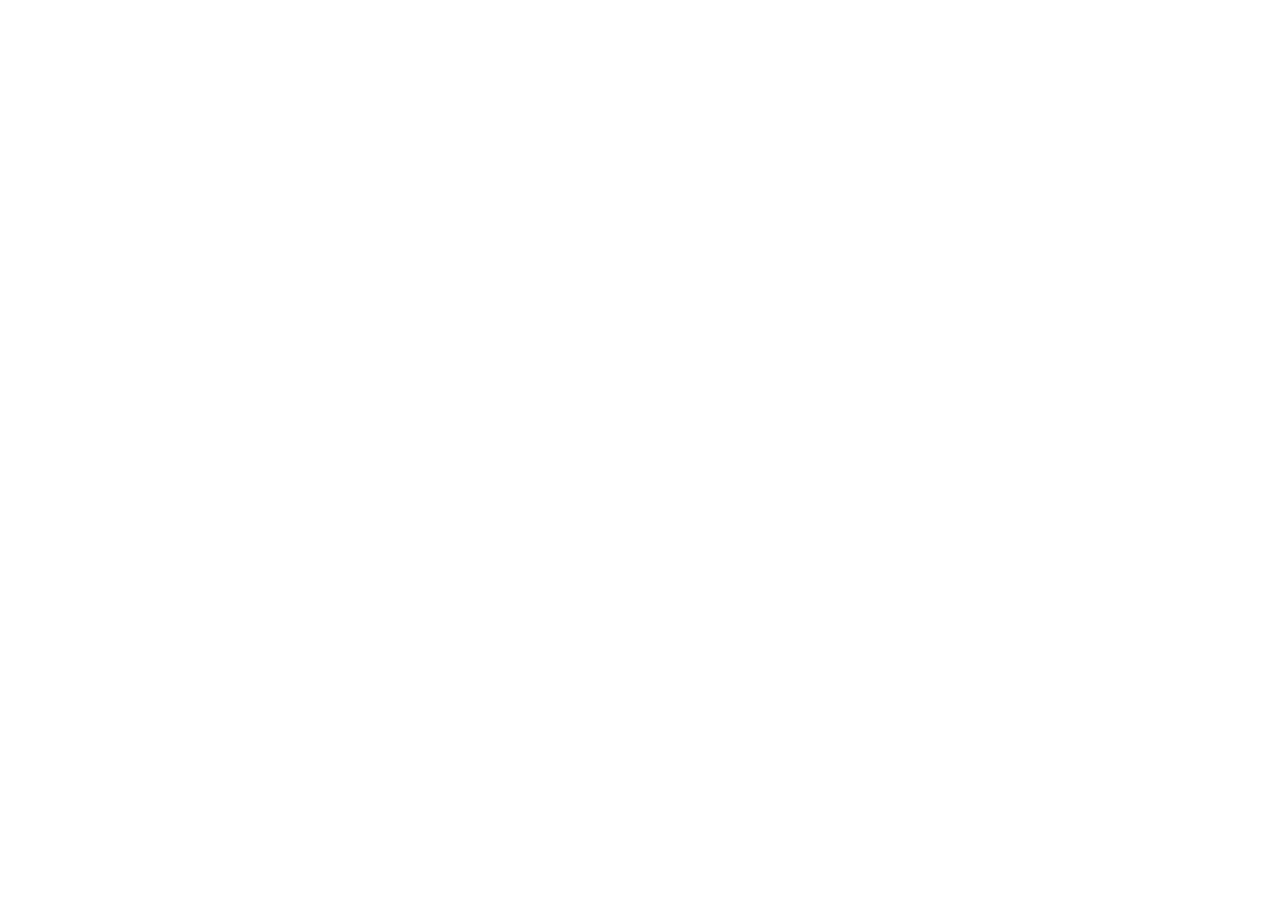
==== commit 53d802c2: "`feat: MycoDx 홈페이지 전면 리뉴얼`" ====
--- a/index.html
+++ b/index.html
@@ -1,647 +1,17 @@
 <!doctype html>
-<html lang="ko">
+<html lang="en">
   <head>
-    <meta charset="utf-8" />
-    <meta name="viewport" content="width=device-width,initial-scale=1" />
-    <title>MycoDx | Tuberculosis & NTM Diagnostics</title>
+    <meta charset="UTF-8" />
+    <link rel="icon" type="image/png" href="/mycodx-symbol.png" />
+    <meta name="viewport" content="width=device-width, initial-scale=1.0" />
     <meta
       name="description"
-      content="MycoDx는 분자 진단 기술로 결핵균을 정밀하게 검출하고, 약제 내성을 신속하게 분석합니다. 기업부설연구소 기반으로 결핵 및 NTM 진단 기술을 연구개발합니다."
+      content="MycoDx develops molecular diagnostic and intelligent image-analysis solutions for tuberculosis and non-tuberculous mycobacteria."
     />
-    <link rel="stylesheet" href="./style.css" />
+    <title>MycoDx | Molecular Diagnostics R&D</title>
   </head>
-
   <body>
-    <a class="skip" href="#main">본문으로 바로가기</a>
-
-    <!-- Header -->
-    <header class="header" id="top">
-      <div class="wrap header__inner">
-        <a class="brand" href="#top" aria-label="MycoDx 홈">
-          <img
-            class="brand__lockup"
-            src="./assets/%EB%A1%9C%EA%B3%A0%20%EC%B6%94%EC%B6%9C%28%EC%9D%B4%EB%A6%84%29_%EB%B0%B0%EA%B2%BD%EC%A0%9C%EA%B1%B0.png"
-            alt="MycoDx 마이코디엑스"
-          />
-        </a>
-
-        <nav class="nav" aria-label="메인 메뉴">
-          <a href="#about">About</a>
-          <a href="#technology">Technology</a>
-          <a href="#rnd">R&amp;D Center</a>
-          <a href="#pipeline">Pipeline</a>
-          <a href="#validation">Validation</a>
-          <a href="#collaboration">Collaboration</a>
-          <a href="#contact">Contact</a>
-        </nav>
-
-        <button class="menuBtn" type="button" aria-label="모바일 메뉴" aria-expanded="false">
-          <span></span><span></span><span></span>
-        </button>
-      </div>
-
-      <div class="mnav" hidden>
-        <div class="wrap mnav__inner">
-          <a href="#about">About</a>
-          <a href="#technology">Technology</a>
-          <a href="#rnd">R&amp;D Center</a>
-          <a href="#pipeline">Pipeline</a>
-          <a href="#validation">Validation</a>
-          <a href="#collaboration">Collaboration</a>
-          <a href="#contact">Contact</a>
-        </div>
-      </div>
-    </header>
-
-    <main id="main">
-      <!-- HERO -->
-      <section class="hero" aria-label="Hero">
-        <div class="wrap hero__grid">
-          <div class="hero__left">
-            <h1 class="hero__title">
-              보이지 않는 결핵을,<br />
-              가장 정확하게 드러내다.
-            </h1>
-
-            <p class="hero__sub">
-              MycoDx는 분자 진단 기술과 연구개발 역량을 기반으로 결핵균을 정밀하게 검출하고,
-              약제 내성을 신속하게 분석합니다.
-            </p>
-
-            <ul class="hero__bullets" aria-label="핵심 bullet">
-              <li>분자 기반 결핵균 검출 기술</li>
-              <li>약제 내성 정밀 분석</li>
-              <li>기업부설연구소 기반 연구개발</li>
-            </ul>
-          </div>
-
-          <div class="hero__right" aria-label="원형 데이터 그래픽">
-            <div class="radial">
-              <svg viewBox="0 0 520 520" class="radial__svg" aria-hidden="true">
-                <circle cx="260" cy="260" r="230" class="ring ring--outer" />
-                <circle cx="260" cy="260" r="190" class="ring ring--mid" />
-                <circle cx="260" cy="260" r="150" class="ring ring--inner" />
-                <circle cx="260" cy="260" r="122" class="innerCircle" />
-                <polygon
-                  points="260,128 370,192 370,328 260,392 150,328 150,192"
-                  class="hex"
-                />
-                <circle cx="260" cy="220" r="8" class="dot dot--g" />
-                <circle cx="230" cy="248" r="8" class="dot dot--g" />
-                <circle cx="290" cy="248" r="8" class="dot dot--g" />
-                <circle cx="260" cy="302" r="8" class="dot dot--g" />
-                <circle cx="230" cy="324" r="8" class="dot dot--g" />
-                <circle cx="290" cy="324" r="8" class="dot dot--g" />
-                <circle cx="260" cy="270" r="12" class="dot dot--r" />
-                <circle cx="210" cy="270" r="10" class="dot dot--r2" />
-                <circle cx="310" cy="270" r="10" class="dot dot--r2" />
-              </svg>
-            </div>
-          </div>
-        </div>
-      </section>
-
-      <div class="sectionDivider" aria-hidden="true"></div>
-
-      <!-- ABOUT -->
-      <section class="section section--gray" id="about">
-        <div class="wrap about__grid">
-          <div class="about__left">
-            <h2 class="h2">The Camellia Story</h2>
-
-            <p class="p">
-              동백꽃(Camellia)은 추운 겨울에도 선명한 붉은 꽃을 피우는 강인함의 상징입니다.
-            </p>
-
-            <p class="p">
-              MycoDx는 이 철학을 담아, 보이지 않는 병원체를 정밀하게 검출하고<br />
-              가장 어려운 진단 문제를 해결하는 기술 기업입니다.
-            </p>
-
-            <p class="p">
-              우리는 결핵균(Mycobacterium tuberculosis)과 비결핵항산균(NTM) 진단에 특화된 플랫폼을 개발하며,
-              기업부설연구소를 기반으로 임상 현장에서 신뢰할 수 있는 검증된 솔루션을 제공합니다.
-            </p>
-
-            <div class="about__line" aria-hidden="true"></div>
-
-            <p class="quote">
-              기업부설연구소 인증 (Certified Corporate R&amp;D Center)
-            </p>
-            <p class="quote">
-              "정확성과 신뢰성을 통해 환자의 생명을 지킵니다"
-            </p>
-          </div>
-
-          <div class="about__right" aria-label="로고 배치">
-            <img
-              class="about__mark"
-              src="./assets/%EB%A1%9C%EA%B3%A0%204_%EB%B0%B0%EA%B2%BD%EC%A0%9C%EA%B1%B0.png"
-              alt="MycoDx"
-              loading="lazy"
-            />
-          </div>
-        </div>
-      </section>
-
-      <!-- TECHNOLOGY -->
-      <section class="section" id="technology">
-        <div class="wrap">
-          <div class="center">
-            <h2 class="h2 h2--center">Core Technology</h2>
-            <p class="sub">분자 진단 기술의 정확성과 신뢰성</p>
-          </div>
-
-          <div class="techCards">
-            <article class="tCard">
-              <div class="tIcon" aria-hidden="true">
-                <svg viewBox="0 0 24 24" class="ico">
-                  <path
-                    d="M4 13h3l2-6 4 12 3-8h4"
-                    fill="none"
-                    stroke="currentColor"
-                    stroke-width="1.8"
-                    stroke-linecap="round"
-                    stroke-linejoin="round"
-                  />
-                </svg>
-              </div>
-              <h3 class="h3">Molecular Detection</h3>
-              <p class="p muted">
-                분자 기반 검출 기술로 결핵균의 DNA/RNA를 정밀하게 탐지합니다. 민감도와 특이도를 극대화한 진단 방법론을 제공합니다.
-              </p>
-            </article>
-
-            <article class="tCard">
-              <div class="tIcon" aria-hidden="true">
-                <svg viewBox="0 0 24 24" class="ico">
-                  <path
-                    d="M12 3l8 4v6c0 5-4 8-8 8s-8-3-8-8V7l8-4Z"
-                    fill="none"
-                    stroke="currentColor"
-                    stroke-width="1.8"
-                    stroke-linejoin="round"
-                  />
-                  <path
-                    d="M9 12l2 2 4-4"
-                    fill="none"
-                    stroke="currentColor"
-                    stroke-width="1.8"
-                    stroke-linecap="round"
-                    stroke-linejoin="round"
-                  />
-                </svg>
-              </div>
-              <h3 class="h3">Drug Resistance Analysis</h3>
-              <p class="p muted">
-                약제 내성 유전자를 신속하게 분석하여 최적의 치료 방향을 제시합니다. 다제내성 결핵(MDR-TB) 진단에 특화되어 있습니다.
-              </p>
-            </article>
-
-            <article class="tCard">
-              <div class="tIcon" aria-hidden="true">
-                <svg viewBox="0 0 24 24" class="ico">
-                  <path
-                    d="M4 7h16M4 12h16M4 17h16"
-                    fill="none"
-                    stroke="currentColor"
-                    stroke-width="1.8"
-                    stroke-linecap="round"
-                  />
-                  <path
-                    d="M8 7v10M16 7v10"
-                    fill="none"
-                    stroke="currentColor"
-                    stroke-width="1.8"
-                    stroke-linecap="round"
-                  />
-                </svg>
-              </div>
-              <h3 class="h3">Platform Scalability</h3>
-              <p class="p muted">
-                연구실부터 임상 현장까지 확장 가능한 플랫폼을 구축했습니다. 다양한 병원체로 확장 가능한 기술 기반을 갖추고 있습니다.
-              </p>
-            </article>
-          </div>
-        </div>
-      </section>
-
-      <!-- R&D CENTER -->
-      <section class="section section--gray" id="rnd">
-        <div class="wrap">
-          <div class="center">
-            <h2 class="h2 h2--center">R&amp;D Center</h2>
-            <p class="sub">기업부설연구소 기반 연구개발 역량</p>
-          </div>
-
-          <div class="techCards">
-            <article class="tCard">
-              <div class="tIcon" aria-hidden="true">
-                <svg viewBox="0 0 24 24" class="ico">
-                  <path
-                    d="M12 3l7 4v10l-7 4-7-4V7l7-4Z"
-                    fill="none"
-                    stroke="currentColor"
-                    stroke-width="1.8"
-                    stroke-linejoin="round"
-                  />
-                  <path
-                    d="M9 12h6M12 9v6"
-                    fill="none"
-                    stroke="currentColor"
-                    stroke-width="1.8"
-                    stroke-linecap="round"
-                  />
-                </svg>
-              </div>
-              <h3 class="h3">Certified R&amp;D Organization</h3>
-              <p class="p muted">
-                MycoDx는 기업부설연구소 인증을 기반으로 체계적인 연구개발 조직을 구축하였으며,
-                결핵 및 마이코박테리아 진단 기술의 고도화를 수행하고 있습니다.
-              </p>
-            </article>
-
-            <article class="tCard">
-              <div class="tIcon" aria-hidden="true">
-                <svg viewBox="0 0 24 24" class="ico">
-                  <path
-                    d="M7 21h10M9 3h6l1 6a4 4 0 0 1-8 0l1-6Z"
-                    fill="none"
-                    stroke="currentColor"
-                    stroke-width="1.8"
-                    stroke-linejoin="round"
-                  />
-                  <path
-                    d="M9 15c1 1 2 1.5 3 1.5s2-.5 3-1.5"
-                    fill="none"
-                    stroke="currentColor"
-                    stroke-width="1.8"
-                    stroke-linecap="round"
-                  />
-                </svg>
-              </div>
-              <h3 class="h3">Research Focus</h3>
-              <p class="p muted">
-                분자 진단 플랫폼, 결핵균 포획 및 검출 기술, 약제 내성 분석, 임상 적용을 위한 시스템 설계를 핵심 연구 영역으로 확장하고 있습니다.
-              </p>
-            </article>
-
-            <article class="tCard">
-              <div class="tIcon" aria-hidden="true">
-                <svg viewBox="0 0 24 24" class="ico">
-                  <path
-                    d="M4 19h16M7 16V8m5 8V5m5 11v-6"
-                    fill="none"
-                    stroke="currentColor"
-                    stroke-width="1.8"
-                    stroke-linecap="round"
-                    stroke-linejoin="round"
-                  />
-                </svg>
-              </div>
-              <h3 class="h3">Research Infrastructure</h3>
-              <p class="p muted">
-                임상 협력, 실험 최적화, 기술 검증, 데이터 기반 성능 평가를 유기적으로 연결하여 연구 결과의 재현성과 사업화를 동시에 강화합니다.
-              </p>
-            </article>
-          </div>
-        </div>
-      </section>
-
-      <!-- PIPELINE -->
-      <section class="section" id="pipeline">
-        <div class="wrap">
-          <div class="center">
-            <h2 class="h2 h2--center">Development Pipeline</h2>
-            <p class="sub">연구부터 상용화까지의 명확한 로드맵</p>
-          </div>
-
-          <div class="timeline">
-            <div class="tRow tRow--left">
-              <div class="tCard2">
-                <span class="pill pill--dark">Completed</span>
-                <h3 class="h3">R&amp;D Foundation</h3>
-                <div class="kred">연구 기반 구축</div>
-                <p class="p muted">기업부설연구소 기반 핵심 기술 개발 및 진단 플랫폼 최적화</p>
-              </div>
-              <div class="tRail" aria-hidden="true">
-                <div class="tDot tDot--dark"></div>
-              </div>
-              <div></div>
-            </div>
-
-            <div class="tRow tRow--right">
-              <div></div>
-              <div class="tRail" aria-hidden="true">
-                <div class="tDot tDot--red"></div>
-              </div>
-              <div class="tCard2 tCard2--wide">
-                <span class="pill pill--red">In Progress</span>
-                <h3 class="h3 center">Clinical Validation</h3>
-                <div class="kred center">임상 검증</div>
-                <p class="p muted center">연구소 기반 기술을 의료기관 협력 임상 시험으로 검증</p>
-              </div>
-            </div>
-
-            <div class="tRow tRow--left">
-              <div class="tCard2">
-                <span class="pill pill--light">Planned</span>
-                <h3 class="h3">Application &amp; Deployment</h3>
-                <div class="kred">상용화</div>
-                <p class="p muted">진단 플랫폼 확장 및 글로벌 전개</p>
-              </div>
-              <div class="tRail" aria-hidden="true">
-                <div class="tDot tDot--dark"></div>
-              </div>
-              <div></div>
-            </div>
-          </div>
-        </div>
-      </section>
-
-      <!-- VALIDATION -->
-      <section class="section" id="validation">
-        <div class="wrap">
-          <div class="center">
-            <h2 class="h2 h2--center">Scientific Validation</h2>
-            <p class="sub">기업부설연구소 기반으로 수행된 임상 데이터 및 진단 성능 검증</p>
-          </div>
-
-          <div class="valGrid">
-            <div class="valLeft">
-              <div class="vItem">
-                <span class="vBullet" aria-hidden="true"></span>
-                <div>
-                  <div class="vTitle">임상 시험 결과</div>
-                  <div class="vDesc muted">
-                    다기관 임상 연구를 통해 95% 이상의 민감도와 98% 이상의 특이도를 입증했습니다.
-                  </div>
-                </div>
-              </div>
-
-              <div class="vItem">
-                <span class="vBullet" aria-hidden="true"></span>
-                <div>
-                  <div class="vTitle">약제 내성 분석 정확도</div>
-                  <div class="vDesc muted">
-                    주요 항결핵제에 대한 내성 검출 정확도 96% 이상을 달성했습니다.
-                  </div>
-                </div>
-              </div>
-
-              <div class="vItem">
-                <span class="vBullet" aria-hidden="true"></span>
-                <div>
-                  <div class="vTitle">신속 진단 시간</div>
-                  <div class="vDesc muted">
-                    기존 배양 검사 대비 90% 이상 단축된 진단 시간을 제공합니다.
-                  </div>
-                </div>
-              </div>
-
-              <div class="noteBox muted">
-                * 모든 데이터는 IRB 승인을 받은 임상 시험 프로토콜과 연구개발 절차에 따라 수집되었습니다.
-              </div>
-            </div>
-
-            <div class="valRight">
-              <div class="chartCard">
-                <div class="chartTitle">진단 성능 지표 (%)</div>
-
-                <div class="chart">
-                  <div class="barCol">
-                    <div class="bar bar--navy" style="height: 95%"></div>
-                    <div class="barLabel">Sensitivity</div>
-                  </div>
-
-                  <div class="barCol">
-                    <div class="bar bar--navy" style="height: 98%"></div>
-                    <div class="barLabel">Specificity</div>
-                  </div>
-
-                  <div class="barCol">
-                    <div class="bar bar--red" style="height: 96%"></div>
-                    <div class="barLabel">Accuracy</div>
-                  </div>
-
-                  <div class="barCol">
-                    <div class="bar bar--navy" style="height: 94%"></div>
-                    <div class="barLabel">Detection Rate</div>
-                  </div>
-                </div>
-
-                <div class="yAxis" aria-hidden="true">
-                  <span>100</span><span>75</span><span>50</span><span>25</span><span>0</span>
-                </div>
-              </div>
-            </div>
-          </div>
-        </div>
-      </section>
-
-      <!-- COLLABORATION -->
-      <section class="section section--gray" id="collaboration">
-        <div class="wrap">
-          <div class="center">
-            <h2 class="h2 h2--center">Collaboration</h2>
-            <p class="sub">함께 만들어가는 진단 기술의 미래</p>
-          </div>
-
-          <div class="collabCards">
-            <article class="cCard">
-              <div class="cBadge" aria-hidden="true">
-                <svg viewBox="0 0 24 24" class="icoW">
-                  <path
-                    d="M8 21h8M10 21V8a2 2 0 0 1 4 0v13M7 10h10"
-                    fill="none"
-                    stroke="currentColor"
-                    stroke-width="1.8"
-                    stroke-linecap="round"
-                  />
-                  <path
-                    d="M12 10v4"
-                    fill="none"
-                    stroke="currentColor"
-                    stroke-width="1.8"
-                    stroke-linecap="round"
-                  />
-                </svg>
-              </div>
-              <h3 class="h3 center">의료기관</h3>
-              <p class="p muted center">임상 시험 및 진단 플랫폼 검증</p>
-            </article>
-
-            <article class="cCard">
-              <div class="cBadge" aria-hidden="true">
-                <svg viewBox="0 0 24 24" class="icoW">
-                  <path
-                    d="M4 10l8-4 8 4-8 4-8-4Z"
-                    fill="none"
-                    stroke="currentColor"
-                    stroke-width="1.8"
-                    stroke-linejoin="round"
-                  />
-                  <path
-                    d="M6 12v4c0 2 3 4 6 4s6-2 6-4v-4"
-                    fill="none"
-                    stroke="currentColor"
-                    stroke-width="1.8"
-                    stroke-linecap="round"
-                  />
-                </svg>
-              </div>
-              <h3 class="h3 center">연구기관</h3>
-              <p class="p muted center">공동 연구 개발 및 기술 협력</p>
-            </article>
-
-            <article class="cCard">
-              <div class="cBadge" aria-hidden="true">
-                <svg viewBox="0 0 24 24" class="icoW">
-                  <path
-                    d="M8 3h8v6H8zM6 9h12v12H6z"
-                    fill="none"
-                    stroke="currentColor"
-                    stroke-width="1.8"
-                    stroke-linejoin="round"
-                  />
-                  <path
-                    d="M9 14h6M9 17h6"
-                    fill="none"
-                    stroke="currentColor"
-                    stroke-width="1.8"
-                    stroke-linecap="round"
-                  />
-                </svg>
-              </div>
-              <h3 class="h3 center">산업 파트너</h3>
-              <p class="p muted center">상용화 및 글로벌 시장 진출</p>
-            </article>
-          </div>
-
-          <div class="ctaPanel" id="contact">
-            <h3 class="ctaTitle">파트너십 문의</h3>
-            <p class="p muted center ctaText">
-              MycoDx와 함께 결핵 진단의 미래를 만들어갈 파트너를 찾습니다.
-              연구 협력, 임상 시험, 투자 관련 문의를 환영합니다.
-            </p>
-            <a class="btn btn--navy" href="#contactFormWrap">Contact Us</a>
-          </div>
-        </div>
-      </section>
-
-      <!-- Contact form -->
-      <section class="section" id="contactFormWrap">
-        <div class="wrap">
-          <h2 class="h2">Contact</h2>
-
-          <div class="contactWrap">
-            <div class="contactLeft">
-              <img
-                class="contactLogo"
-                src="./assets/%EB%A1%9C%EA%B3%A0%204_%EB%B0%B0%EA%B2%BD%EC%A0%9C%EA%B1%B0.png"
-                alt="MycoDx"
-              />
-              <p class="p muted">
-                정적 사이트(GitHub Pages)에서는 서버 전송이 불가하므로, 아래 폼은 메일 앱을 여는 방식으로 동작합니다.
-              </p>
-            </div>
-
-            <form class="form" id="contactForm">
-              <label>
-                <span>이름</span>
-                <input name="name" type="text" autocomplete="name" required />
-              </label>
-              <label>
-                <span>이메일</span>
-                <input name="email" type="email" autocomplete="email" required />
-              </label>
-              <label>
-                <span>메시지</span>
-                <textarea name="message" rows="5" required></textarea>
-              </label>
-
-              <div class="form__actions">
-                <button class="btn btn--navy" type="submit">메일로 보내기</button>
-                <a class="btn btn--ghost" href="mailto:info@mycodx.com">직접 메일</a>
-              </div>
-
-              <p class="small muted">
-                * 수신 주소는 스크립트의 <code>info@mycodx.com</code>만 바꾸면 됩니다.
-              </p>
-            </form>
-          </div>
-        </div>
-      </section>
-    </main>
-
-    <!-- Footer -->
-    <footer class="footer">
-      <div class="wrap footer__top">
-        <div class="fcol">
-          <img
-            class="footer__lockup"
-            src="./assets/%EB%A1%9C%EA%B3%A0%20%EC%B6%94%EC%B6%9C%28%EC%9D%B4%EB%A6%84%29_%EB%B0%B0%EA%B2%BD%EC%A0%9C%EA%B1%B0.png"
-            alt="MycoDx 마이코디엑스"
-          />
-          <p class="p fmuted">분자 진단 기술과 연구개발 역량으로 결핵 진단의 새로운 기준을 제시합니다.</p>
-        </div>
-
-        <div class="fcol">
-          <h4 class="fh">Contact</h4>
-          <div class="fmuted">Email: info@mycodx.com</div>
-          <div class="fmuted">Tel: +82-70-8657-1848</div>
-          <div class="fmuted">Fax: +82-07-7543-3407</div>
-        </div>
-
-        <div class="fcol">
-          <h4 class="fh">Address</h4>
-          <div class="fmuted">51139 경상남도 창원시 의창구</div>
-          <div class="fmuted">용동로83번안길 7</div>
-          <div class="fmuted">미래빌딩 202호</div>
-        </div>
-      </div>
-
-      <div class="wrap footer__bottom">
-        <div class="fmuted">© <span id="year"></span> MycoDx. All rights reserved.</div>
-        <div class="fLinks">
-          <a href="#top">Privacy Policy</a>
-          <a href="#top">Terms of Service</a>
-        </div>
-      </div>
-    </footer>
-
-    <script>
-      const btn = document.querySelector(".menuBtn");
-      const mnav = document.querySelector(".mnav");
-      const links = mnav ? mnav.querySelectorAll("a") : [];
-
-      function setOpen(open) {
-        btn.setAttribute("aria-expanded", String(open));
-        mnav.hidden = !open;
-        document.body.classList.toggle("noScroll", open);
-      }
-
-      btn?.addEventListener("click", () => {
-        const open = btn.getAttribute("aria-expanded") === "true";
-        setOpen(!open);
-      });
-
-      links.forEach((a) => a.addEventListener("click", () => setOpen(false)));
-
-      document.getElementById("contactForm")?.addEventListener("submit", (e) => {
-        e.preventDefault();
-        const fd = new FormData(e.target);
-        const name = String(fd.get("name") || "").trim();
-        const email = String(fd.get("email") || "").trim();
-        const message = String(fd.get("message") || "").trim();
-
-        const to = "info@mycodx.com";
-        const subject = encodeURIComponent(`[MycoDx 문의] ${name}`);
-        const body = encodeURIComponent(`이름: ${name}\n이메일: ${email}\n\n메시지:\n${message}\n`);
-        window.location.href = `mailto:${to}?subject=${subject}&body=${body}`;
-      });
-
-      document.getElementById("year").textContent = new Date().getFullYear();
-    </script>
+    <div id="root"></div>
+    <script type="module" src="/src/main.tsx"></script>
   </body>
 </html>
